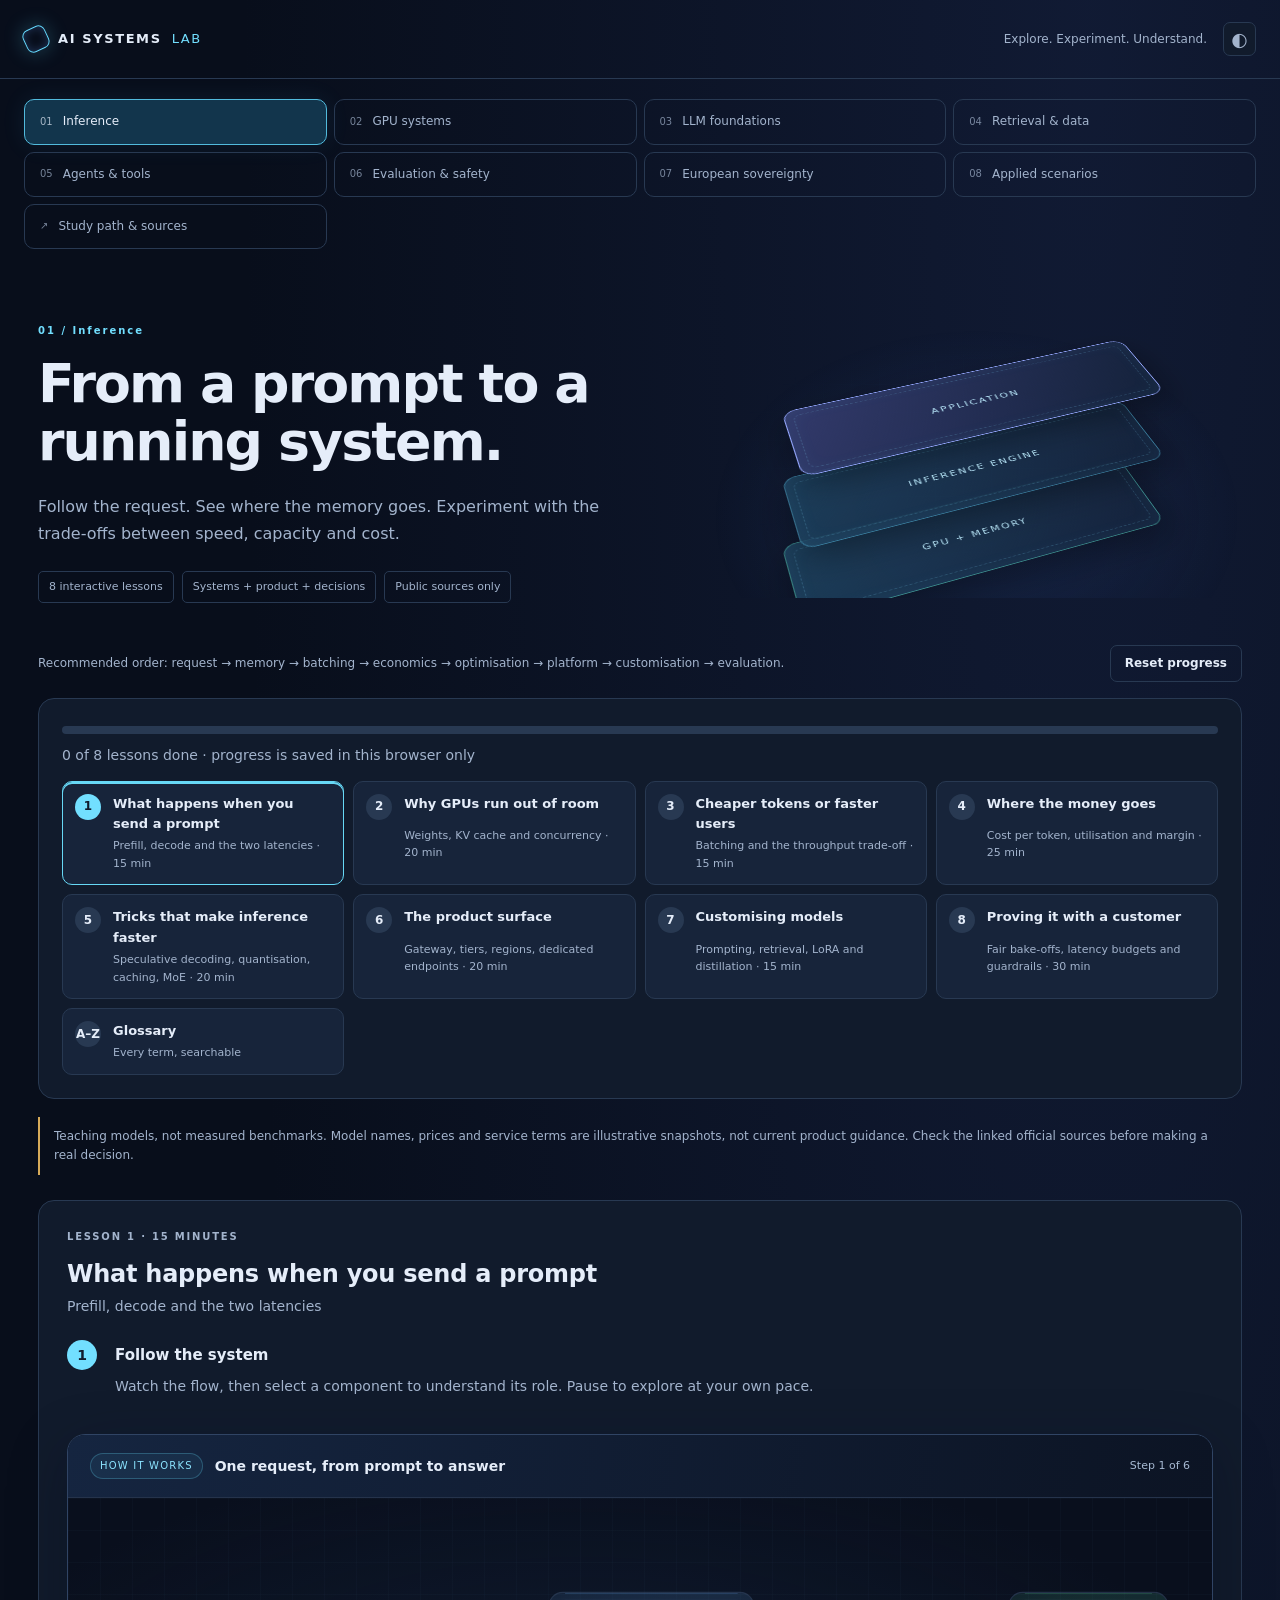
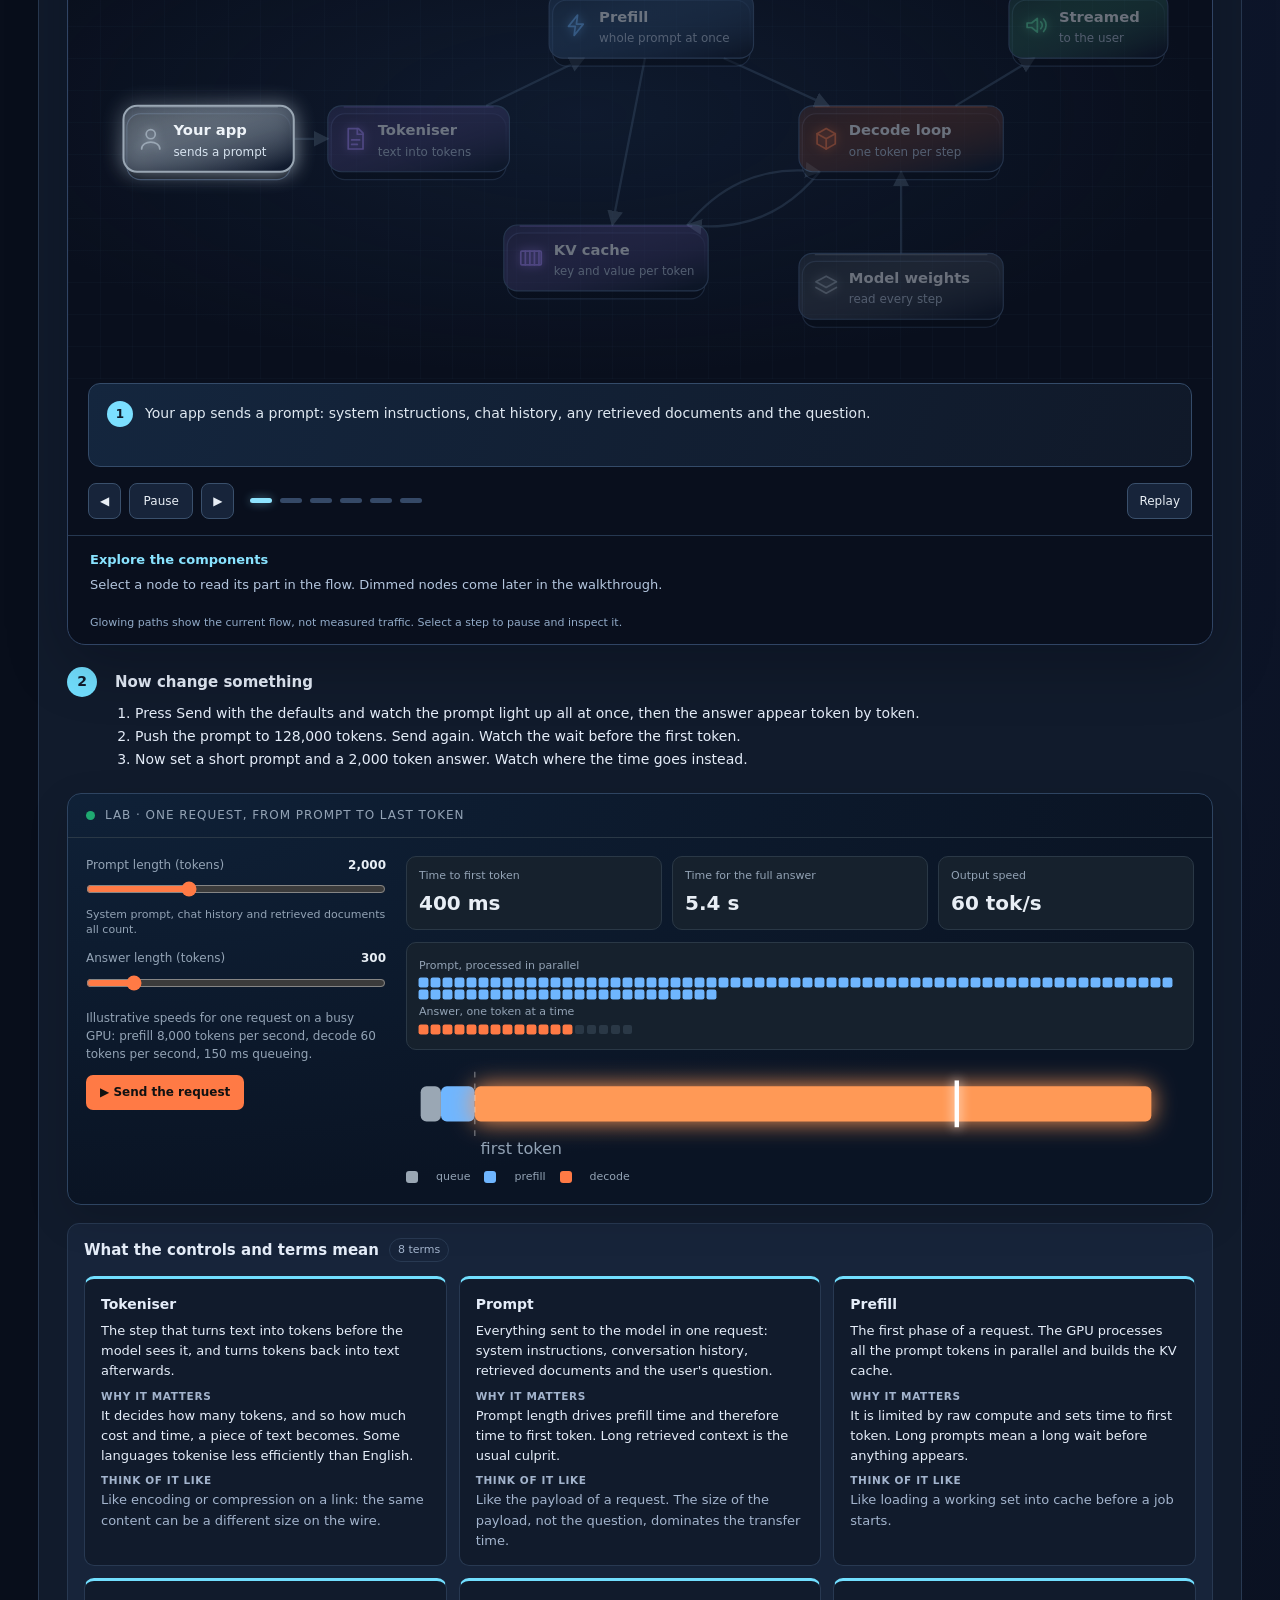
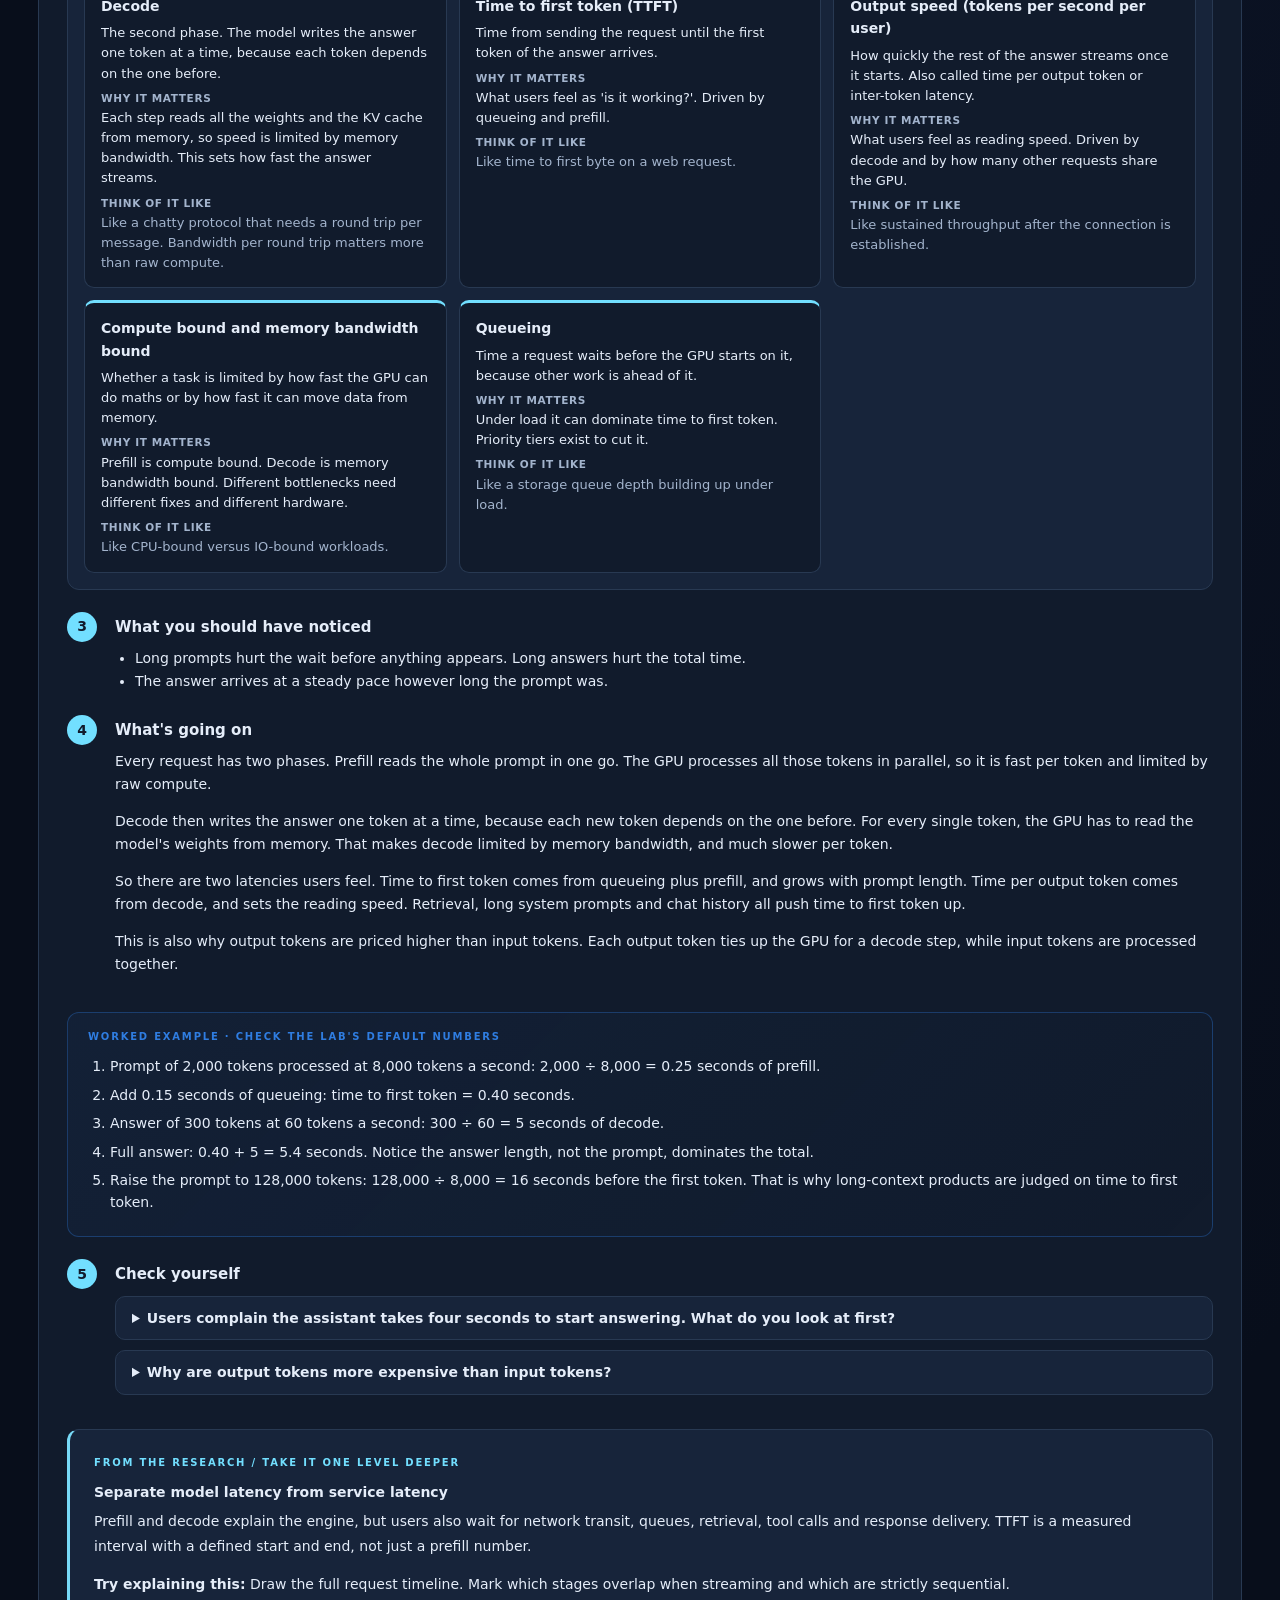
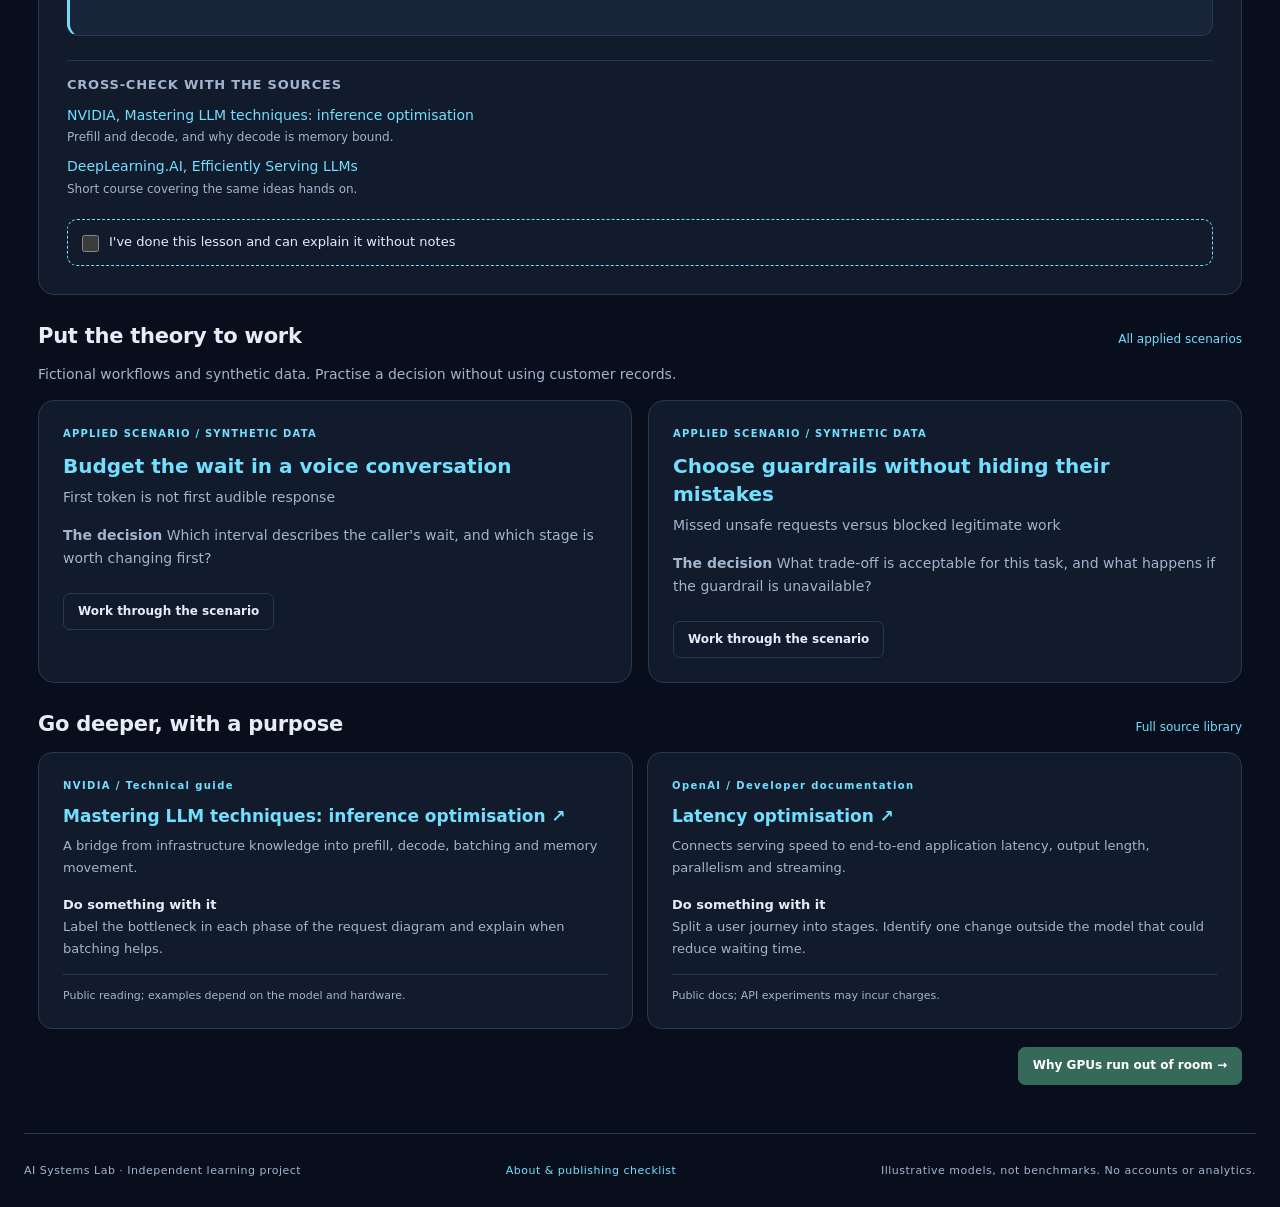
==== index.html @ c06f5807 "Publish standalone AI Systems Lab Co-authored-by: Copilot <223556219+Copilot@users.noreply.github.co" ====
<!doctype html>
<html lang="en">
<head>
  <meta charset="utf-8">
  <meta name="viewport" content="width=device-width, initial-scale=1">
  <meta name="color-scheme" content="light dark">
  <meta name="description" content="A visual learning lab for AI systems. Explore inference, GPU systems, LLMs and European AI sovereignty.">
  <title>AI Systems Lab</title>
  <link rel="stylesheet" href="css/styles.css">
  <link rel="stylesheet" href="css/learning-site.css">
  <script src="js/learning.js" defer></script>
  <script src="js/learning-labs.js" defer></script>
  <script src="js/learning-terms.js" defer></script>
  <script src="js/learning-diagram-specs.js" defer></script>
  <script src="js/learning-diagrams.js" defer></script>
  <script src="js/topics.js" defer></script>
  <script src="js/research.js" defer></script>
  <script src="js/scenarios.js" defer></script>
  <script src="js/learning-app.js" defer></script>
</head>
<body data-theme="dark">
  <a class="skip-link" href="#main">Skip to content</a>
  <header class="lab-top">
    <a class="lab-brand" href="#inference"><span class="brand-orbit" aria-hidden="true"></span>AI SYSTEMS <b>LAB</b></a>
    <span class="site-status">Explore. Experiment. Understand.</span>
    <button class="icon-button" id="theme-toggle" aria-label="Switch to light theme" title="Switch theme">◐</button>
  </header>
  <nav id="topic-nav" class="topic-nav" aria-label="Learning topics"></nav>
  <div id="storage-notice" class="storage-notice" role="alert" hidden></div>
  <main id="main" class="lab-shell" tabindex="-1"></main>
  <footer class="lab-footer"><span>AI Systems Lab · Independent learning project</span><a href="about.html">About &amp; publishing checklist</a><span>Illustrative models, not benchmarks. No accounts or analytics.</span></footer>
  <div id="toast" class="toast" role="status" hidden></div>
</body>
</html>
---- css/styles.css ----
:root{color-scheme:light;--bg:#f5f6f8;--surface:#fff;--surface-alt:#f8fafb;--text:#1c2b3b;--muted:#626f7e;--line:#e5e9ee;--accent:#37695a;--accent-soft:#eaf3ed;--purple:#7364a5;--shadow:0 3px 20px #22334d05;--sidebar:249px}
*{box-sizing:border-box}body{margin:0;background:var(--bg);color:var(--text);font:14px/1.6 "Segoe UI",system-ui,sans-serif}button,input,select,textarea{font:inherit}button,a,input,select,textarea{-webkit-tap-highlight-color:transparent}button{cursor:pointer}button:disabled{cursor:not-allowed;opacity:.5}a{color:var(--accent);text-decoration:none}a:hover{text-decoration:underline}button:focus-visible,a:focus-visible,input:focus-visible,select:focus-visible,textarea:focus-visible{outline:3px solid #8a78d4;outline-offset:3px}[hidden]{display:none!important}
body[data-theme="dark"]{color-scheme:dark;--bg:#141c24;--surface:#1c2631;--surface-alt:#202d39;--text:#e8eef5;--muted:#a4b2c2;--line:#34414d;--accent:#9ad2b6;--accent-soft:#293f37;--purple:#bcaff0;--shadow:none}
.sidebar{width:var(--sidebar);background:var(--surface);border-right:1px solid var(--line);position:fixed;inset:0 auto 0 0;display:flex;flex-direction:column;padding:29px 20px 20px;z-index:20;overflow:auto}.brand{display:flex;gap:13px;align-items:center;color:var(--text);font-weight:700;font-size:12px;letter-spacing:1.8px}.brand:hover{text-decoration:none}.brand-mark{display:grid;place-items:center;position:relative;width:44px;height:44px;border-radius:13px;background:#263e38;color:white;font-size:36px;line-height:1;letter-spacing:-5px;padding-right:5px}.brand-mark span{color:#a5d9b1;position:absolute;right:8px;bottom:7px;font-size:23px}.brand small{font-size:10px;font-weight:400;letter-spacing:.2px;color:var(--muted);display:block;margin-top:3px}.workspace-label,.nav-group{font-size:10px;font-weight:650;color:var(--muted);letter-spacing:1.5px;margin:33px 12px 10px}.nav-group{margin-top:20px}.nav-link{display:flex;align-items:center;gap:12px;padding:9px 12px;border-radius:7px;color:var(--muted);font-size:13px;margin:3px 0}.nav-link:hover{background:var(--surface-alt);text-decoration:none;color:var(--text)}.nav-link.active{background:var(--accent-soft);color:var(--accent);font-weight:600}.nav-icon{width:19px;display:inline-flex;align-items:center;justify-content:center}.nav-icon svg{width:17px;height:17px}.sidebar-bottom{margin-top:auto;padding-top:30px}.local-note{font-size:11px;color:var(--muted);padding:14px 10px}.local-note small{display:block;font-size:10px;margin:3px 0 0 13px}.status-dot{display:inline-block;width:6px;height:6px;border-radius:50%;background:#659e76;margin-right:7px}.identity{display:flex;gap:10px;align-items:center;border-top:1px solid var(--line);padding-top:18px;font-size:12px;font-weight:600}.identity small{display:block;color:var(--muted);font-size:10px;font-weight:400}.avatar{width:35px;height:35px;display:grid;place-items:center;border-radius:50%;background:#e9e7f3;color:#64568a;font-size:11px;font-weight:700;flex-shrink:0}
.workspace{margin-left:var(--sidebar)}.topbar{height:79px;background:var(--surface);border-bottom:1px solid var(--line);display:flex;align-items:center;gap:18px;padding:0 38px}.breadcrumb{font-size:12px;color:var(--muted);white-space:nowrap}.breadcrumb span{padding:0 12px;color:var(--muted)}.breadcrumb strong{font-weight:500;color:var(--text)}.search-box{margin-left:auto;display:flex;align-items:center;gap:9px;max-width:300px;min-width:140px;padding:7px 10px;border:1px solid var(--line);border-radius:7px;color:var(--muted);width:30%}.search-box input{background:transparent;border:0;width:100%;min-width:0;color:var(--text);font-size:12px;outline:none}.search-box:focus-within{outline:2px solid var(--purple)}.search-box kbd{border:1px solid var(--line);padding:0 5px;font-size:10px}.icon-button{display:inline-grid;place-items:center;border:1px solid var(--line);background:var(--surface);color:var(--muted);border-radius:7px;min-width:33px;min-height:33px;font-size:19px}.mobile-menu{display:none}.button{display:inline-flex;align-items:center;justify-content:center;gap:10px;border:1px solid var(--line);padding:8px 14px;border-radius:7px;font-size:12px;font-weight:600;color:var(--text);background:var(--surface);white-space:nowrap}.button:hover{text-decoration:none;filter:brightness(.96)}.button.primary{color:#fff;background:#37695a;border-color:#37695a}.button.quiet{background:transparent}.button.small{padding:5px 10px;font-size:11px}.text-button{background:none;border:0;color:var(--accent);font-size:12px;padding:4px 0}.danger{color:#b83c43!important}
main{max-width:1500px;margin:0 auto;padding:34px 38px 42px;min-height:calc(100vh - 137px)}h1,h2,h3,p{margin-top:0}h1{font-size:29px;font-weight:650;letter-spacing:-1px;line-height:1.25;margin-bottom:9px}h2{font-size:16px;font-weight:650;letter-spacing:-.25px;margin-bottom:10px}h3{font-size:14px;font-weight:600;margin-bottom:6px}p{margin-bottom:14px}.muted,.description{color:var(--muted)}.eyebrow{font-size:10px;font-weight:650;letter-spacing:1.8px;margin-bottom:10px;color:var(--muted)}.page-heading{display:flex;justify-content:space-between;gap:20px;align-items:center;margin-bottom:27px}.page-heading p{margin:0;color:var(--muted);font-size:13px}.date-label{font-size:11px;color:var(--muted);margin-bottom:9px;display:block;text-align:right}.heading-actions{flex-shrink:0}.hero{position:relative;overflow:hidden;display:grid;grid-template-columns:1fr auto;gap:24px;align-items:center;padding:30px 32px;border-radius:13px;background:#253f38;color:#f6faf7;margin-bottom:23px;min-height:190px}.hero::after{content:"";position:absolute;right:-90px;top:-170px;width:500px;height:500px;border:1px solid #ffffff10;border-radius:50%;box-shadow:0 0 0 45px #ffffff05,0 0 0 90px #ffffff04;pointer-events:none}.hero .eyebrow{color:#b9d7bf}.hero h2{font-size:26px;letter-spacing:-.65px;max-width:530px;line-height:1.35;margin-bottom:13px}.hero p{color:#c0d1ca;font-size:12px;margin:0;max-width:600px}.hero-side{z-index:1;border-left:1px solid #ffffff26;padding:10px 0 10px 29px;max-width:210px}.hero-side small{display:block;color:#bfd2c7;font-size:10px;margin-bottom:8px}.hero-side strong{font-size:13px;font-weight:500}.posture{display:flex;gap:14px;flex-wrap:wrap;margin-top:19px;color:#d6e7da;font-size:10px}.posture span::before{content:"";display:inline-block;width:4px;height:4px;background:#aad8ae;border-radius:100%;margin:0 6px 2px 0}
.stats{display:grid;grid-template-columns:repeat(4,minmax(0,1fr));gap:16px;margin-bottom:26px}.stat{background:var(--surface);border:1px solid var(--line);border-radius:10px;padding:18px 20px;box-shadow:var(--shadow)}.stat-label{display:flex;justify-content:space-between;color:var(--muted);font-size:11px}.stat-number{font-size:29px;line-height:1.3;font-weight:600;margin:8px 0 4px;letter-spacing:-1px}.stat small{font-size:10px;color:var(--muted)}.stat .nav-icon{color:var(--accent)}.dashboard-grid{display:grid;grid-template-columns:minmax(0,1.55fr) minmax(0,1fr);gap:22px}.panel{background:var(--surface);border:1px solid var(--line);border-radius:11px;padding:23px;box-shadow:var(--shadow);min-width:0}.panel-header{display:flex;gap:12px;align-items:center;justify-content:space-between;margin-bottom:16px}.panel-header h2{margin:0}.panel-subtitle{font-size:11px;color:var(--muted);margin:-9px 0 15px}.stack{display:grid;gap:22px}.action-row{display:flex;gap:13px;padding:14px 0;border-bottom:1px solid var(--line);align-items:flex-start}.action-row:last-child{border-bottom:0;padding-bottom:0}.check-action{width:17px;height:17px;accent-color:var(--accent);margin:3px 0 0;flex-shrink:0;cursor:pointer}.action-copy{flex:1;min-width:0}.action-copy h3{font-size:12px;margin-bottom:4px}.action-copy p{font-size:10px;color:var(--muted);margin:0}.pill{display:inline-flex;align-items:center;border-radius:5px;padding:3px 7px;font-size:10px;font-weight:500;background:var(--surface-alt);color:var(--muted);border:1px solid var(--line);max-width:100%}.pill.green{background:var(--accent-soft);color:var(--accent);border-color:transparent}.pill.purple{background:#f0edf8;color:#70608f;border-color:transparent}.pill.amber{background:#fff3dd;color:#806122;border-color:transparent}body[data-theme="dark"] .pill.purple{background:#383047;color:#d4c6eb}body[data-theme="dark"] .pill.amber{background:#443922;color:#ead39d}.lane-row{display:flex;gap:12px;padding:13px 0;border-bottom:1px solid var(--line);align-items:center}.lane-row:last-child{border:0;padding-bottom:0}.lane-letter{width:31px;height:31px;border-radius:8px;background:var(--surface-alt);color:var(--muted);display:grid;place-items:center;font-weight:600;font-size:11px;flex-shrink:0}.lane-row.featured .lane-letter{background:var(--accent-soft);color:var(--accent)}.lane-copy{flex:1}.lane-copy h3{font-size:12px;margin:0}.lane-copy small{color:var(--muted);font-size:10px}.lane-row .arrow{color:var(--muted);font-size:14px}.person-row{display:flex;gap:12px;padding:12px 0;align-items:center}.person-row h3{font-size:12px;margin:0}.person-row p{font-size:10px;color:var(--muted);margin:2px 0 0}.person-row .text-button{margin-left:auto}.principle{background:var(--accent-soft);border-color:transparent}.principle p{font-size:12px;line-height:1.8;color:var(--accent);margin:0}.principle .eyebrow{color:var(--accent);margin-bottom:9px}.section-space{margin-top:25px}.empty-state{padding:20px 12px;text-align:center;color:var(--muted);font-size:12px}.empty-state .empty-icon{display:block;font-size:25px;color:var(--purple);margin-bottom:8px}.empty-state h3{color:var(--text);font-size:13px}.empty-state p{max-width:440px;margin:0 auto 14px}.section-note{padding:13px 16px;border:1px solid var(--line);border-radius:8px;color:var(--muted);font-size:12px;background:var(--surface);margin-bottom:20px}.toolbar{display:flex;gap:10px;align-items:center;margin-bottom:20px;flex-wrap:wrap}.toolbar input,.toolbar select{padding:9px 12px;border-radius:7px;background:var(--surface);color:var(--text);border:1px solid var(--line);font-size:12px}.toolbar input{min-width:200px;flex:1}.result-count{font-size:11px;color:var(--muted);margin-left:auto}.card-grid{display:grid;grid-template-columns:repeat(2,minmax(0,1fr));gap:17px}.record-card{background:var(--surface);border:1px solid var(--line);border-radius:10px;padding:22px;min-width:0;overflow-wrap:anywhere}.record-card .card-top{display:flex;justify-content:space-between;align-items:flex-start;gap:12px;margin-bottom:12px}.record-card h3{font-size:15px}.record-card p{font-size:12px;white-space:pre-wrap}.record-card .tags{display:flex;gap:6px;flex-wrap:wrap;margin:10px 0}.record-card dl{margin:14px 0 0;display:grid;grid-template-columns:120px 1fr;gap:8px;font-size:11px}.record-card dt{color:var(--muted)}.record-card dd{margin:0;white-space:pre-wrap}.record-card details{border-top:1px solid var(--line);padding-top:12px;margin-top:15px;font-size:11px}.record-card summary{color:var(--accent);cursor:pointer}.card-actions{display:flex;gap:14px;margin-top:17px;align-items:center}.record-card.featured{border-top:3px solid var(--accent)}.prose{font-size:13px;line-height:1.9;white-space:pre-wrap}.quote{font-size:18px;line-height:1.7;border-left:3px solid var(--accent);padding:8px 22px;margin:20px 0;color:var(--text)}.progress-track{height:5px;background:var(--line);border-radius:5px;overflow:hidden;margin:15px 0 7px}.progress-track span{display:block;height:100%;background:var(--accent)}.phase-grid{display:grid;grid-template-columns:repeat(4,minmax(0,1fr));gap:15px}.phase-card{padding:18px;border:1px solid var(--line);border-radius:9px;background:var(--surface)}.phase-card h3{font-size:13px}.phase-card p{font-size:11px;color:var(--muted);margin:0}.phase-card small{font-size:10px;color:var(--accent)}.network-group{margin-bottom:25px}.network-group h2{margin-bottom:12px}.timeline{border-left:2px solid var(--line);margin-left:10px;padding-left:23px}.timeline .record-card{position:relative;margin-bottom:17px}.timeline .record-card::before{content:"";position:absolute;left:-30px;top:25px;background:var(--accent);border:3px solid var(--bg);width:11px;height:11px;border-radius:50%}.resource-url{font-size:12px}.resilience-row{display:flex;align-items:center;gap:13px;border-bottom:1px solid var(--line);padding:16px 0}.resilience-row:last-child{border:0}.resilience-row label{flex:1}.resilience-row small{display:block;color:var(--muted);font-size:11px}.backup-panel{display:flex;gap:13px;align-items:center;flex-wrap:wrap}.backup-panel p{width:100%;font-size:12px;color:var(--muted)}footer{padding:17px 38px;border-top:1px solid var(--line);display:flex;justify-content:space-between;font-size:9px;letter-spacing:.5px;color:var(--muted);gap:20px}
dialog{border:1px solid var(--line);border-radius:14px;background:var(--surface);color:var(--text);padding:27px;max-width:720px;width:calc(100% - 32px);max-height:90vh;box-shadow:0 20px 100px #0003}dialog::backdrop{background:#132b3b70;backdrop-filter:blur(4px)}.dialog-heading{display:flex;align-items:flex-start;justify-content:space-between;gap:20px;margin-bottom:20px}.dialog-heading h2{font-size:22px;margin:0}.form-grid{display:grid;grid-template-columns:1fr 1fr;gap:15px}.form-field{display:flex;flex-direction:column;gap:5px;font-size:12px}.form-field.wide{grid-column:1/-1}.form-field input,.form-field textarea,.form-field select{border:1px solid var(--line);border-radius:7px;padding:10px;background:var(--surface-alt);color:var(--text);width:100%;min-width:0}.form-field textarea{resize:vertical;min-height:85px}.form-help{font-size:11px;color:var(--muted);margin:0 0 8px}.dialog-actions{display:flex;gap:10px;justify-content:flex-end;border-top:1px solid var(--line);padding-top:18px;margin-top:22px}.error{color:#bb4d48;font-size:12px;margin-top:14px}.storage-warning{background:#fff1cf;color:#684b0b;padding:15px 38px}.toast{position:fixed;bottom:25px;left:calc(50% + 100px);transform:translateX(-50%);background:var(--text);color:var(--surface);padding:12px 22px;border-radius:8px;box-shadow:0 5px 25px #0002;font-size:12px;z-index:100}.skip-link{position:fixed;top:-100px;left:10px;background:var(--surface);padding:12px;z-index:200}.skip-link:focus{top:10px}
@media(min-width:1600px){main{padding-top:45px}.hero{min-height:210px}.stats{margin-bottom:30px}}
@media(max-width:1150px){:root{--sidebar:220px}.sidebar{padding:25px 14px}.topbar{padding:0 25px;gap:12px}main{padding:28px 25px}.hero h2{font-size:23px}.hero-side{max-width:160px;padding-left:20px}.dashboard-grid{grid-template-columns:1.25fr 1fr}.stats{gap:10px}.stat{padding:16px}.phase-grid{grid-template-columns:repeat(2,1fr)}}
@media(max-width:900px){.breadcrumb{display:none}.search-box{margin-left:0;width:100%;max-width:none}.dashboard-grid{grid-template-columns:1fr}.hero-side{display:none}.stats{grid-template-columns:repeat(2,1fr)}.card-grid{grid-template-columns:1fr}.hero{grid-template-columns:1fr}.hero h2{max-width:100%}}
@media(max-width:650px){:root{--sidebar:249px}.sidebar{transform:translateX(-100%);transition:transform .2s}.sidebar.open{transform:translateX(0);box-shadow:30px 0 80px #0004}.workspace{margin-left:0}.mobile-menu{display:inline-grid}.topbar{height:65px;padding:0 16px;gap:9px}.topbar .button{font-size:0;padding:6px 10px}.topbar .button span{font-size:16px}.search-box kbd{display:none}main{padding:24px 18px}.page-heading{align-items:flex-start;gap:12px}.page-heading h1{font-size:24px}.page-heading p{font-size:12px}.heading-actions .date-label{display:none}.heading-actions .button{padding:8px 10px;font-size:11px}.hero{padding:24px;min-height:210px}.hero h2{font-size:23px}.posture{gap:6px 12px}.panel{padding:20px}.stats{gap:10px}.stat{padding:15px}.stat-label{font-size:10px}.stat-number{font-size:25px}.pill{font-size:9px}.action-row>.pill{display:none}footer{padding:17px 18px;flex-direction:column;gap:5px}.form-grid{grid-template-columns:1fr}.form-field.wide{grid-column:auto}.toast{left:50%;max-width:90%;width:max-content}.record-card dl{grid-template-columns:100px 1fr}.phase-grid{gap:10px}.phase-card{padding:14px}}
@media(prefers-reduced-motion:reduce){*{scroll-behavior:auto!important;transition:none!important}}

/* Learning page */
body{--lab-c1:#2f7de1;--lab-c2:#7a5cd6;--lab-c3:#e2531b;--lab-c4:#14a38b;--lab-c5:#9aa7b4;--lab-c6:#d4a017;--lab-ok:#1fa971;--lab-bad:#e04e4e;--lab-bg:#0f1720;--lab-panel:#16212d;--lab-ink:#e8eef5;--lab-muted:#93a3b5;--lab-line:#2a3846}
.learn-progress{height:8px;border-radius:99px;background:var(--line);overflow:hidden;margin:4px 0 10px}
.learn-progress span{display:block;height:100%;background:linear-gradient(90deg,var(--accent),#2f7de1);border-radius:99px;transition:width .5s ease}
.lesson-tabs{display:grid;grid-template-columns:repeat(auto-fill,minmax(170px,1fr));gap:10px;margin-top:14px;scroll-margin-top:90px}
.lesson-tab{display:grid;grid-template-columns:28px 1fr;gap:2px 10px;text-align:left;padding:12px;border-radius:10px;border:1px solid var(--line);background:var(--surface-alt);color:var(--text);cursor:pointer;transition:transform .15s,border-color .15s,box-shadow .15s}
.lesson-tab:hover{transform:translateY(-2px);border-color:var(--accent)}
.lesson-tab.on{border-color:var(--accent);box-shadow:0 0 0 2px var(--accent-soft)}
.lesson-num{grid-row:span 2;width:26px;height:26px;border-radius:50%;display:grid;place-items:center;font-size:12px;font-weight:700;background:var(--line);color:var(--text)}
.lesson-tab.on .lesson-num{background:var(--accent);color:var(--surface)}
.lesson-tab.done .lesson-num{background:#1fa971;color:#fff}
.lesson-tab strong{font-size:13px}.lesson-tab small{font-size:11px;color:var(--muted)}
.lesson-panel h2{font-size:24px;margin-bottom:2px}
.lesson-step{display:grid;grid-template-columns:34px 1fr;gap:14px;margin:22px 0}
.lesson-step h3{font-size:15px;margin:3px 0 8px}
.lesson-step p,.lesson-step li{font-size:14px;line-height:1.65}
.lesson-step ol,.lesson-step ul{margin:0;padding-left:20px}
.step-n{width:30px;height:30px;border-radius:50%;background:var(--accent);color:var(--surface);display:grid;place-items:center;font-weight:700}
.lesson-callout{border-left:4px solid var(--accent);background:var(--accent-soft);border-radius:8px;padding:14px 18px;margin:18px 0}
.lesson-callout p:last-child,.lesson-quote p:last-child{margin:0;font-size:14px;line-height:1.65}
.lesson-quote{border-radius:10px;padding:16px 20px;margin:18px 0;background:linear-gradient(135deg,#1b2430,#243447);color:#f2f5f8}
.lesson-quote .eyebrow{color:#ff9a6b}.lesson-quote p:last-child{font-size:16px;font-style:italic}
.learn-details{margin:10px 0;border:1px solid var(--line);border-radius:10px;padding:10px 16px;background:var(--surface-alt)}
.learn-details summary{cursor:pointer;font-weight:600;font-size:14px}
.learn-details p{margin:10px 0 2px;font-size:14px;line-height:1.6;color:var(--text)}
.lesson-sources{border-top:1px solid var(--line);margin-top:22px;padding-top:14px}
.lesson-sources h3{font-size:13px;letter-spacing:.06em;text-transform:uppercase;color:var(--muted)}
.lesson-sources ul{list-style:none;padding:0;margin:8px 0 0;display:grid;gap:8px}
.lesson-sources li{display:grid;gap:2px}.lesson-sources span{font-size:12px;color:var(--muted)}
.lesson-done{display:flex;gap:10px;align-items:center;margin-top:20px;padding:12px 14px;border:1px dashed var(--accent);border-radius:10px;font-size:13px;cursor:pointer}
.lesson-pager{display:flex;justify-content:space-between;margin:18px 0 6px;gap:10px}
.learn-row a{color:var(--text)}
.learn-row.learn-done h3{text-decoration:line-through;color:var(--muted)}
.learn-subhead{font-size:13px;letter-spacing:.06em;text-transform:uppercase;color:var(--muted);margin:20px 0 6px}
.learn-gap{border-left:3px solid var(--accent);padding:4px 0 4px 14px;margin:12px 0}
.learn-gap p{margin:4px 0 0;color:var(--muted)}
.journey{position:relative;margin-top:16px;padding-left:8px}
.journey::before{content:"";position:absolute;left:21px;top:8px;bottom:8px;width:2px;background:linear-gradient(var(--accent),#2f7de1)}
.journey-step{position:relative;display:grid;grid-template-columns:30px 1fr;gap:16px;padding:10px 0;animation:rise .5s ease both;animation-delay:calc(var(--i) * 80ms)}
.journey-dot{width:28px;height:28px;border-radius:50%;background:var(--surface);border:2px solid var(--accent);display:grid;place-items:center;font-size:12px;font-weight:700;z-index:1}
.journey-step.done .journey-dot{background:#1fa971;border-color:#1fa971;color:#fff}
.journey-step p{margin:4px 0 0;font-size:13px;color:var(--muted)}.journey-step b{color:var(--text)}
/* Labs: always dark for contrast, like a console */
.lab{margin:18px 0;border-radius:14px;background:radial-gradient(1200px 300px at 10% -20%,#1f3a5a55,transparent),var(--lab-bg);color:var(--lab-ink);border:1px solid var(--lab-line);overflow:hidden;box-shadow:0 10px 30px #0003;animation:rise .45s ease both}
.lab-title{display:flex;align-items:center;gap:10px;padding:12px 18px;font-size:12px;letter-spacing:.08em;text-transform:uppercase;color:var(--lab-muted);border-bottom:1px solid var(--lab-line)}
.lab-dot{width:9px;height:9px;border-radius:50%;background:var(--lab-ok);box-shadow:0 0 0 0 #1fa97188;animation:pulse 2s infinite}
.lab-body{display:grid;grid-template-columns:minmax(220px,300px) 1fr;gap:20px;padding:18px}
.lab-wide .lab-body{grid-template-columns:1fr}
.lab-controls{display:grid;gap:12px;align-content:start}
.lab-control label{display:flex;justify-content:space-between;font-size:12px;color:var(--lab-muted);gap:10px}
.lab-control output{color:var(--lab-ink);font-weight:700;font-variant-numeric:tabular-nums}
.lab-control small{display:block;font-size:11px;color:var(--lab-muted);margin-top:3px;line-height:1.4}
.lab-control input[type=range]{width:100%;accent-color:#ff7a45;margin:6px 0 0}
.lab-label{display:block;font-size:12px;color:var(--lab-muted);margin-bottom:6px;line-height:1.4}
.lab-chips{display:flex;flex-wrap:wrap;gap:6px}
.lab-chip{border:1px solid var(--lab-line);background:var(--lab-panel);color:var(--lab-ink);border-radius:99px;padding:5px 11px;font-size:12px;cursor:pointer;transition:all .15s}
.lab-chip:hover{border-color:#ff7a45}.lab-chip.on{background:#ff7a45;border-color:#ff7a45;color:#111}
.lab-note{font-size:12px;color:var(--lab-muted);line-height:1.5;margin:0}
.lab-play{justify-self:start;background:#ff7a45;color:#111;border:0}
.lab-visual{min-width:0}
.lab-kpis{display:grid;grid-template-columns:repeat(3,minmax(0,1fr));gap:10px;margin-bottom:12px}
.lab-kpis div{background:var(--lab-panel);border:1px solid var(--lab-line);border-radius:10px;padding:10px 12px}
.lab-kpis small{display:block;font-size:11px;color:var(--lab-muted)}
.lab-kpis strong{display:block;font-size:20px;margin-top:2px;font-variant-numeric:tabular-nums;transition:color .2s}
.lab-kpi-hero strong{color:#5fe0a8}.lab-kpis .neg strong{color:#ff6b6b}
.lab-caption{font-size:12px;color:var(--lab-muted);margin:12px 0 6px}
.lab-svg{width:100%;max-width:760px;height:auto;display:block;overflow:visible}.lab-svg.flow{max-width:900px;margin:0 auto}
.lab-svg text{fill:var(--lab-muted)}.lab-t{font-size:13px;fill:var(--lab-ink)!important}.lab-s{font-size:11px}
.lab-acc{fill:#ff9a6b!important}.lab-alt{fill:#6fb6ff!important}
.lab-axis{stroke:var(--lab-line);stroke-width:1.5}
.lab-guide{stroke:#ffffff55;stroke-dasharray:4 4}
.lab-curve{fill:none;stroke:#ff7a45;stroke-width:3;stroke-linecap:round;stroke-linejoin:round}
.lab-curve.thin{stroke:#ffffffcc;stroke-width:1.5}.lab-curve.alt{stroke:#6fb6ff}
.lab-point{fill:#ff7a45;stroke:#fff;stroke-width:2;transition:cx .25s ease,cy .25s ease;filter:drop-shadow(0 0 6px #ff7a45aa)}
.lab-point.alt{fill:#6fb6ff;filter:drop-shadow(0 0 6px #6fb6ffaa)}
.bar-cost,.bar-price{transition:width .35s cubic-bezier(.2,.8,.2,1)}
.bar-cost{fill:#ff6b6b}.bar-price{fill:#5fe0a8}
.area-served{fill:#5fe0a855}.area-idle{fill:#9aa7b433;transition:fill .3s}.area-idle.filled{fill:#7a5cd677}.area-miss{fill:#ff6b6b66}
.cap-line{stroke:#ffd166;stroke-width:2;stroke-dasharray:6 4}
.lab-legend{display:flex;flex-wrap:wrap;gap:6px 14px;align-items:center;font-size:11px;color:var(--lab-muted);margin-top:6px}
.lg{display:inline-block;width:12px;height:12px;border-radius:3px;margin-right:4px;vertical-align:-2px}
.lg.served{background:#5fe0a8}.lg.idle{background:#9aa7b4}.lg.miss{background:#ff6b6b}.lg.q{background:#9aa7b4}.lg.p{background:#6fb6ff}.lg.d{background:#ff7a45}
.lg.w{background:#6fb6ff}.lg.kv{background:#ff7a45}.lg.o{background:#9aa7b4}.lg.over{background:#ff3b3b}
.seg-q{fill:#9aa7b4}.seg-p{fill:#6fb6ff}.seg-d{fill:#ff7a45}.lab-cursor{fill:#fff;filter:drop-shadow(0 0 4px #fff)}
.pd-stage{background:var(--lab-panel);border:1px solid var(--lab-line);border-radius:10px;padding:10px 12px;margin-bottom:10px}
.pd-label{font-size:11px;color:var(--lab-muted);margin:4px 0}
.pd-grid{display:flex;flex-wrap:wrap;gap:3px;min-height:14px}
.pd-grid i{width:9px;height:9px;border-radius:2px;background:#2a3846;transition:background .12s,transform .12s}
.pd-grid i.on{background:#6fb6ff;transform:scale(1.1)}.pd-grid.out i.on{background:#ff7a45}
.mem-bg{fill:var(--lab-panel);stroke:var(--lab-line)}
.mem-w{fill:#6fb6ff}.mem-kv{fill:#ff7a45}.mem-o{fill:#9aa7b4}.mem-over{fill:#ff3b3b;animation:blink 1s infinite}
.mem-w,.mem-kv,.mem-o,.mem-over{transition:x .3s ease,width .3s ease}
.slots{display:flex;flex-wrap:wrap;gap:4px}
.slots i{width:14px;height:14px;border-radius:3px;animation:pop .3s ease both}
.slots i.ok{background:#5fe0a8}.slots i.bad{background:#ff6b6b}
.batch-bus{margin-top:10px}.batch-bus small{font-size:11px;color:var(--lab-muted)}
.bus-track{position:relative;height:30px;border-radius:8px;background:repeating-linear-gradient(90deg,var(--lab-panel) 0 18px,#1c2a38 18px 36px);overflow:hidden;margin-bottom:4px}
.bus{position:absolute;left:-30%;top:4px;width:30%;height:22px;border-radius:6px;background:#ff7a4533;border:1px solid #ff7a45;display:flex;flex-wrap:wrap;gap:2px;padding:3px;align-content:center;overflow:hidden}
.bus i{width:5px;height:5px;border-radius:50%;background:#ffb08a}
.spec-row{display:flex;gap:12px;align-items:center;background:var(--lab-panel);border:1px solid var(--lab-line);border-radius:10px;padding:14px}
.spec-tag{font-size:11px;color:var(--lab-muted);text-transform:uppercase;letter-spacing:.08em}
.spec-tokens{display:flex;gap:8px;flex-wrap:wrap}
.spec-tokens i{width:30px;height:30px;border-radius:8px;transition:all .25s;animation:pop .3s ease both}
.spec-tokens i.draft{background:#7a5cd6aa;border:1px dashed #b9a6ff}
.spec-tokens i.ok{background:#1fa971;box-shadow:0 0 12px #1fa97188}
.spec-tokens i.bad{background:#e04e4e;box-shadow:0 0 12px #e04e4e88}
.spec-tokens i.skip{background:#2a3846;opacity:.5}
.spec-tokens i.tgt{background:#2f7de1;box-shadow:0 0 12px #2f7de188}.spec-tokens i.tgt.pending{background:transparent;border:1px dashed #6fb6ff}
.flow-link{stroke:#ffffff30;stroke-width:2;stroke-dasharray:5 6;animation:dash 1.2s linear infinite}
.flow-node{cursor:pointer;outline:none}
.flow-node rect{fill:var(--lab-panel);stroke:#3a4c5e;stroke-width:1.5;transition:all .2s}
.flow-node text{fill:var(--lab-ink)!important;font-size:11px;pointer-events:none}
.flow-node:hover rect,.flow-node:focus rect{stroke:#ff7a45}.flow-node.on rect{stroke:#ff7a45;fill:#ff7a4522}
.lab-svg.flow circle{filter:drop-shadow(0 0 5px currentColor)}
.lab-svg.flow circle.blocked{fill:#ff3b3b!important;animation:shake .3s infinite}
.flow-info{background:var(--lab-panel);border:1px solid var(--lab-line);border-left:3px solid #ff7a45;border-radius:10px;padding:12px 14px;margin-top:10px;font-size:13px;line-height:1.6;animation:rise .3s ease both}
.flow-info p{margin:4px 0 0;color:#c8d3de}
.ladder{display:grid;grid-template-columns:repeat(4,1fr);gap:8px}
.rung{background:var(--lab-panel);border:1px solid var(--lab-line);border-radius:10px;padding:12px;opacity:.45;transition:all .3s;position:relative}
.rung strong{display:block;font-size:13px}.rung span{font-size:11px;color:var(--lab-muted)}
.rung.on{opacity:1;border-color:#5fe0a8;box-shadow:0 0 0 1px #5fe0a8,0 8px 20px #5fe0a822;transform:translateY(-3px)}
.lora{display:flex;align-items:center;gap:18px;background:var(--lab-panel);border:1px solid var(--lab-line);border-radius:10px;padding:14px}
.lora-base{padding:18px 20px;border-radius:10px;background:linear-gradient(135deg,#2f7de1,#7a5cd6);font-weight:700;text-align:center}
.lora-base small{font-weight:400;opacity:.8}
.lora-adapters{display:flex;gap:8px;flex-wrap:wrap}
.lora-adapters i{font-style:normal;font-size:12px;padding:6px 10px;border-radius:8px;border:1px solid #ff7a45;color:#ffb08a;animation:attach 4s ease-in-out infinite}
.lora-adapters i:nth-child(2){animation-delay:1s}.lora-adapters i:nth-child(3){animation-delay:2s}.lora-adapters i:nth-child(4){animation-delay:3s}
.stack{display:grid;gap:6px}
.stack-layer{text-align:left;padding:12px 16px;border-radius:10px;border:1px solid var(--lab-line);background:var(--lab-panel);color:var(--lab-ink);font-size:14px;cursor:pointer;transition:all .2s;animation:rise .4s ease both;animation-delay:calc(var(--i) * 70ms)}
.stack-layer:hover{border-color:#ff7a45;transform:translateX(4px)}
.stack-layer.focus{background:linear-gradient(90deg,#ff7a4530,var(--lab-panel))}
.stack-layer.on{border-color:#ff7a45;box-shadow:0 0 0 1px #ff7a45}
.strata{display:grid;gap:10px;margin:6px 0 4px}
.stratum{display:grid;grid-template-columns:150px 1fr 48px;gap:12px;align-items:center}
.s-name{font-size:12px;color:var(--lab-ink)}.s-name small{display:block;color:var(--lab-muted);font-size:10px}
.s-track{position:relative;height:22px;border-radius:6px;background:var(--lab-panel);border:1px solid var(--lab-line);overflow:hidden}
.s-base{position:absolute;left:0;top:0;bottom:0;background:#6fb6ff99}
.s-lift{position:absolute;top:0;bottom:0;background:#ff7a45;box-shadow:0 0 12px #ff7a4588;transition:width .35s cubic-bezier(.2,.8,.2,1)}
.s-target{position:absolute;left:85%;top:-2px;bottom:-2px;border-left:2px dashed #ffd166}
.stratum b{font-variant-numeric:tabular-nums;font-size:13px}
.lg.target{background:#ffd166}
.wf{transition:x .3s ease,width .3s ease}
.cm{display:grid;grid-template-columns:70px 1fr 1fr;gap:6px;margin-bottom:12px}
.cm-h{font-size:11px;color:var(--lab-muted);text-align:center;align-self:center}.cm-h.side{text-align:right}
.cm-c{border-radius:10px;padding:14px;text-align:center;font-size:22px;font-weight:700;font-variant-numeric:tabular-nums;transition:background .3s}
.cm-c.good{background:#1fa97133;color:#5fe0a8}.cm-c.bad{background:#e04e4e33;color:#ff6b6b}.cm-c.warn{background:#d4a01733;color:#ffd166}
.lab-kpis.four{grid-template-columns:repeat(4,minmax(0,1fr))}
.dist{transition:d .3s}.dist.safe{fill:#5fe0a844;stroke:#5fe0a8;stroke-width:2}.dist.unsafe{fill:#ff6b6b44;stroke:#ff6b6b;stroke-width:2}
@media(max-width:860px){.lab-kpis.four{grid-template-columns:1fr 1fr}.stratum{grid-template-columns:110px 1fr 44px}}/* Animated diagrams */
.dg{margin:14px 0 18px;border-radius:16px;background:radial-gradient(900px 260px at 80% -10%,#2a3e6a55,transparent),radial-gradient(700px 240px at 0% 110%,#5a2a1a44,transparent),#0b121a;border:1px solid #243444;overflow:hidden;color:#e8eef5;box-shadow:0 14px 40px #0004;animation:rise .45s ease both}
.dg-head{display:flex;align-items:center;gap:12px;padding:12px 18px;border-bottom:1px solid #1e2c3a}
.dg-badge{font-size:10px;letter-spacing:.1em;text-transform:uppercase;padding:4px 9px;border-radius:99px;background:#ff7a4522;color:#ff9a6b;border:1px solid #ff7a4555}
.dg-title{font-size:14px;font-weight:600}.dg-count{margin-left:auto;font-size:11px;color:#8798ab;font-variant-numeric:tabular-nums}
.dg-stage{padding:10px 14px 0;background-image:radial-gradient(#ffffff10 1px,transparent 1px);background-size:22px 22px}
.dg-svg{width:100%;max-width:1000px;height:auto;display:block;margin:0 auto;overflow:visible}
.dg-node{opacity:0;transform:translateY(10px) scale(.96);transform-box:fill-box;transform-origin:center;transition:opacity .5s ease,transform .5s cubic-bezier(.2,.8,.2,1)}
.dg-node.in{opacity:1;transform:none}
.dg-box{fill:#131e2a;stroke:#2c3d50;stroke-width:1.5;transition:stroke .3s,fill .3s}
.dg-node.focus .dg-box{stroke:var(--tone);fill:#18283a;filter:drop-shadow(0 0 10px var(--tone))}
.dg-node.focus{animation:breathe 2.2s ease-in-out infinite}
.dg-icon{fill:none;stroke-width:1.7;stroke-linecap:round;stroke-linejoin:round}
.dg-label{fill:#eef3f8;font-size:13.5px;font-weight:650}
.dg-sub{fill:#93a6ba;font-size:11px;transition:fill .3s}.dg-node.focus .dg-sub{fill:#d6e2ee}
.dg-path{fill:none;stroke:#3a4e63;stroke-width:2;stroke-dasharray:1;stroke-dashoffset:1;transition:stroke-dashoffset .9s ease,stroke .3s}
.dg-edge{opacity:0;transition:opacity .4s}.dg-edge.in{opacity:1}.dg-edge.in .dg-path{stroke-dashoffset:0}
.dg-edge.live .dg-path{stroke:#5d7c9c;stroke-width:2.5}
.dg-elabel{fill:#8ea2b6;font-size:10.5px;opacity:0;transition:opacity .4s .5s}.dg-edge.in .dg-elabel{opacity:1}
.dg-edge.live .dg-elabel{fill:#dbe6f1}
.dg-particle{opacity:.95}
.dg-caption{display:flex;gap:12px;align-items:flex-start;margin:6px 16px 0;padding:12px 14px;border-radius:12px;background:#121c27;border:1px solid #223244;min-height:52px}
.dg-caption.swap{animation:rise .4s ease both}
.dg-n{flex:0 0 26px;height:26px;border-radius:50%;background:#ff7a45;color:#111;font-weight:700;display:grid;place-items:center;font-size:12px}
.dg-caption p{margin:2px 0 0;font-size:14px;line-height:1.55;color:#dfe8f1}
.dg-controls{display:flex;align-items:center;gap:8px;padding:12px 16px 14px}
.dg-btn{border:1px solid #2c3d50;background:#131e2a;color:#e8eef5;border-radius:8px;padding:6px 11px;font-size:12px;cursor:pointer;transition:all .15s}
.dg-btn:hover{border-color:#ff7a45}.dg-play{min-width:64px}.dg-replay{margin-left:auto}
.dg-dots{display:flex;gap:6px;margin-left:6px}
.dg-dot{width:22px;height:6px;border-radius:99px;border:0;background:#2c3d50;cursor:pointer;padding:0;transition:all .3s}
.dg-dot.past{background:#ff7a4577}.dg-dot.on{background:#ff7a45;width:34px}
@keyframes breathe{0%,100%{opacity:1}50%{opacity:.88}}
/* Terms, worked examples and glossary */
.terms-box{margin:4px 0 22px;border:1px solid var(--line);border-radius:12px;background:var(--surface-alt);padding:0 16px}
.terms-box>summary{cursor:pointer;padding:14px 0;font-weight:650;font-size:15px;display:flex;align-items:center;gap:10px}
.terms-box>summary span{font-size:11px;font-weight:500;color:var(--muted);padding:2px 8px;border:1px solid var(--line);border-radius:99px}
.term-grid{display:grid;grid-template-columns:repeat(auto-fill,minmax(270px,1fr));gap:12px;padding-bottom:16px}
.term-card{background:var(--surface);border:1px solid var(--line);border-top:3px solid var(--accent);border-radius:10px;padding:14px 16px;animation:rise .35s ease both}
.term-card h4{margin:0 0 6px;font-size:14px}
.term-card p{margin:6px 0 0;font-size:13px;line-height:1.55}
.term-card b{display:block;font-size:10.5px;letter-spacing:.06em;text-transform:uppercase;color:var(--muted);margin-bottom:2px}
.term-like{color:var(--muted)}
.worked{margin:20px 0;padding:16px 20px;border-radius:12px;border:1px solid #2f7de155;background:linear-gradient(135deg,#2f7de10f,transparent)}
.worked .eyebrow{color:#2f7de1}
.worked ol{margin:8px 0 0;padding-left:22px;counter-reset:w}
.worked li{font-size:14px;line-height:1.6;margin:6px 0;font-variant-numeric:tabular-nums}
.glossary-filter{width:100%;padding:11px 14px;border-radius:10px;border:1px solid var(--line);background:var(--surface-alt);color:var(--text);font-size:14px;margin:12px 0 16px}/* Richer lab animations */
.lab-curve.draw-in{stroke-dasharray:1;animation:drawin 1.4s cubic-bezier(.3,.7,.2,1) both}
.lab-point{animation:ptpulse 2.2s ease-in-out infinite}
.engine .w-layer{fill:#1d2c3c;stroke:#2e4256;transition:fill .15s}
.engine .w-layer.lit{fill:#ff7a4555;stroke:#ff9a6b}
.ring-track{fill:none;stroke:#223244;stroke-width:6}
.ring-arc{fill:none;stroke:#ff7a45;stroke-width:6;stroke-linecap:round;filter:drop-shadow(0 0 6px #ff7a45aa)}
.t-cell{fill:#16222f;transition:fill .2s}
.t-cell.pending{fill:#1e2d3d;stroke:#2c3f53;stroke-width:1}
.t-cell.on{fill:#ff7a45}.t-cell.join{fill:#a98bff}.t-cell.done{fill:#5fe0a8;animation:flash .5s ease}
.lane-id{font-size:10px}
.spark{fill:#ffd2bd;filter:drop-shadow(0 0 5px #ff7a45)}.spark.green{fill:#9ff0cb;filter:drop-shadow(0 0 5px #5fe0a8)}
.lg.join{background:#a98bff}.lg.ring{background:transparent;border:2px solid #ffd166}
.hour-track{fill:#16222f;stroke:#223244;stroke-width:2}
.hour-busy{fill:#5fe0a833;stroke:#5fe0a8;stroke-width:1.5}
.hour-hand{stroke:#5fe0a8;stroke-width:3;stroke-linecap:round;filter:drop-shadow(0 0 4px #5fe0a8)}.hour-hand.idle{stroke:#9aa7b4;filter:none}
.bucket{fill:#16222f;stroke:#223244}.bucket-fill{fill:#5fe0a8aa}.bucket-cost{fill:#ff6b6bcc}
.rack-wrap{display:flex;align-items:center;gap:14px;margin-top:12px;background:var(--lab-panel);border:1px solid var(--lab-line);border-radius:10px;padding:10px 14px}
.rack-time small{display:block;font-size:10px;color:var(--lab-muted)}.rack-time strong{font-size:18px;font-variant-numeric:tabular-nums}
.gpu-row{display:flex;flex-wrap:wrap;gap:5px}
.gpu-row i{width:22px;height:30px;border-radius:4px;border:1px solid #2c3f53;background:#1a2836;position:relative;transition:background .25s,box-shadow .25s}
.gpu-row i::after{content:"";position:absolute;left:4px;right:4px;top:5px;height:3px;border-radius:2px;background:#2c3f53}
.gpu-row i.busy{background:#5fe0a8aa;box-shadow:0 0 10px #5fe0a855}.gpu-row i.busy::after{background:#d9fff0}
.gpu-row i.batch{background:#a98bffaa}.gpu-row i.miss{background:transparent;border:1px dashed #ff6b6b;animation:blink 1s infinite}
.seg-q.active,.seg-p.active,.seg-d.active{filter:drop-shadow(0 0 8px currentColor) brightness(1.25)}
.seg-p.active{color:#6fb6ff}.seg-d.active{color:#ff7a45}.seg-q.active{color:#9aa7b4}
.slots i{animation-delay:calc(var(--i,0) * 18ms)}
.wf.active{filter:drop-shadow(0 0 8px #ffffffaa) brightness(1.2)}
.call-strip{display:grid;grid-template-columns:90px 1fr 90px;align-items:center;gap:12px;margin-top:10px;background:var(--lab-panel);border:1px solid var(--lab-line);border-radius:10px;padding:10px 14px}
.call-who{text-align:center}.call-who small{display:block;font-size:10px;color:var(--lab-muted);margin-top:4px}
.call-mid{text-align:center}.call-mid strong{display:block;font-size:15px}.call-mid small{font-size:11px;color:var(--lab-muted);font-variant-numeric:tabular-nums}
.wave{display:inline-flex;gap:3px;align-items:center;height:26px}
.wave i{width:4px;height:6px;border-radius:2px;background:#3a4c5e;transition:background .2s}
.wave.on i{animation:wave .9s ease-in-out infinite}.caller .wave.on i{background:#6fb6ff}.agent .wave.on i{background:#5fe0a8}
.wave i:nth-child(2){animation-delay:.1s}.wave i:nth-child(3){animation-delay:.2s}.wave i:nth-child(4){animation-delay:.3s}.wave i:nth-child(5){animation-delay:.4s}
.rain.s{fill:#5fe0a8}.rain.u{fill:#ff6b6b}
.rain.hit{stroke:#ffd166;stroke-width:2.5;r:7}.rain.miss{stroke:#ff3b3b;stroke-width:2;r:7}
.live-tally{display:flex;flex-wrap:wrap;gap:6px 12px;align-items:center;font-size:12px;color:var(--lab-muted);margin-top:8px}
.live-tally b{font-size:16px;font-variant-numeric:tabular-nums}.live-tally b.good{color:#5fe0a8}.live-tally b.bad{color:#ff6b6b}.live-tally b.warn{color:#ffd166}
.s-base{transform-origin:left;animation:growx .9s cubic-bezier(.2,.8,.2,1) both}
.dg-flowline{fill:none;stroke:transparent;stroke-width:3;stroke-dasharray:.02 .05;stroke-linecap:round}
.dg-edge.live .dg-flowline{stroke:#ffffff55;animation:flowdash 1.1s linear infinite}
@keyframes drawin{from{stroke-dashoffset:1}to{stroke-dashoffset:0}}
@keyframes ptpulse{0%,100%{filter:drop-shadow(0 0 4px #ff7a45aa)}50%{filter:drop-shadow(0 0 14px #ff7a45)}}
.lab-point.alt{animation-name:ptpulseb}@keyframes ptpulseb{0%,100%{filter:drop-shadow(0 0 4px #6fb6ffaa)}50%{filter:drop-shadow(0 0 14px #6fb6ff)}}@keyframes flash{0%{filter:brightness(2)}100%{filter:none}}
@keyframes wave{0%,100%{height:6px}50%{height:24px}}
@keyframes growx{from{transform:scaleX(0)}to{transform:scaleX(1)}}
@keyframes flowdash{to{stroke-dashoffset:-.14}}@keyframes rise{from{opacity:0;transform:translateY(8px)}to{opacity:1;transform:none}}
@keyframes pulse{0%{box-shadow:0 0 0 0 #1fa97188}70%{box-shadow:0 0 0 8px #1fa97100}100%{box-shadow:0 0 0 0 #1fa97100}}
@keyframes pop{from{transform:scale(.4);opacity:0}to{transform:none;opacity:1}}
@keyframes blink{50%{opacity:.55}}
@keyframes dash{to{stroke-dashoffset:-22}}
@keyframes shake{50%{transform:translateX(2px)}}
@keyframes attach{0%,100%{transform:translateX(0);background:transparent}40%,60%{transform:translateX(-14px);background:#ff7a4544}}
@media(max-width:860px){.lab-body{grid-template-columns:1fr}.ladder{grid-template-columns:1fr 1fr}.lab-kpis strong{font-size:16px}}
@media(prefers-reduced-motion:reduce){.lab,.lab *,.journey-step,.stack-layer,.dg,.dg *{animation:none!important;transition:none!important}}
---- css/learning-site.css ----
body[data-theme="dark"] {
  --bg:#080e1b; --surface:#111b2c; --surface-alt:#17243a; --text:#e5edf9;
  --muted:#a3b4cd; --line:#283952; --accent:#72dfff; --accent-soft:#12354c;
  background:radial-gradient(ellipse at 85% 0,#22336555,transparent 55%),var(--bg);
}
.lab-shell{max-width:1320px;padding-top:24px}
.lab-top{display:flex;align-items:center;gap:16px;padding:22px max(24px,calc((100vw - 1244px)/2));border-bottom:1px solid var(--line)}
.lab-brand{display:flex;align-items:center;gap:10px;font-size:13px;font-weight:650;letter-spacing:1.6px;color:var(--text);text-decoration:none;white-space:nowrap}
.lab-brand b{font-weight:400;color:var(--accent)}
.brand-orbit{width:24px;height:24px;border:1px solid #65d9ff;border-radius:7px;transform:rotate(-25deg);box-shadow:0 0 20px #5fdfff44,inset 0 0 10px #609dff44}
.site-status{margin-left:auto;color:var(--muted);font-size:12px}
.topic-nav{display:grid;grid-template-columns:repeat(4,minmax(0,1fr));gap:7px;max-width:1244px;margin:20px auto 0;padding:0 0 12px}
.topic-link{display:flex;gap:10px;align-items:center;border:1px solid var(--line);border-radius:10px;padding:12px 15px;color:var(--muted);text-decoration:none;white-space:nowrap;font-size:12px}
.topic-link small{opacity:.7;font-size:10px;font-variant-numeric:tabular-nums}
.topic-link:hover{border-color:var(--accent);color:var(--text)}
.topic-link[aria-current="page"]{color:var(--text);border-color:#52bbdd;background:var(--accent-soft);box-shadow:0 0 24px #4ccaff16}
.topic-hero{position:relative;display:grid;grid-template-columns:1.2fr 1fr;gap:35px;align-items:center;padding:38px 0 42px;isolation:isolate}
.topic-hero h1{font-size:clamp(34px,4.2vw,56px);line-height:1.08;letter-spacing:-1.9px;max-width:650px;margin:16px 0 22px}
.topic-hero p:not(.eyebrow){color:var(--muted);font-size:16px;line-height:1.7;max-width:590px}
.topic-hero .eyebrow{color:var(--accent);letter-spacing:2px}
.hero-tags{display:flex;flex-wrap:wrap;gap:8px;margin-top:24px}
.hero-tags span{font-size:11px;color:var(--muted);padding:6px 10px;border:1px solid var(--line);border-radius:5px}
.system-art{height:270px;position:relative;perspective:900px;overflow:hidden;border-radius:24px;background:radial-gradient(ellipse at 50% 70%,#25458344,transparent 70%)}
.system-art::before{content:"";position:absolute;inset:0;background-image:linear-gradient(#7cc9ff09 1px,transparent 1px),linear-gradient(90deg,#7cc9ff09 1px,transparent 1px);background-size:28px 28px;mask-image:radial-gradient(ellipse,#000,transparent 70%)}
.system-plane{position:absolute;left:15%;width:70%;height:100px;border:1px solid #65d9ff66;border-radius:14px;transform:rotateX(48deg) rotateZ(-20deg);background:linear-gradient(120deg,#1d415ee0,#14223be0);box-shadow:0 15px 40px #0005,inset 0 0 25px #5dcfff10;display:flex;align-items:center;justify-content:center;letter-spacing:2px;font-size:11px;color:#bcecff}
.system-plane::after{content:"";position:absolute;inset:8px;border:1px dashed #7ed7ff30;border-radius:8px}
.system-plane:nth-child(1){top:24px;z-index:3;border-color:#96a8ff;background:linear-gradient(120deg,#353c70e8,#14223be8)}
.system-plane:nth-child(2){top:90px;z-index:2}
.system-plane:nth-child(3){top:156px;z-index:1;border-color:#5ce1c77a}
.lesson-panel{padding:28px}
.panel{border-radius:16px}
.lesson-tabs{grid-template-columns:repeat(4,minmax(0,1fr));gap:9px}
.lesson-tab{text-align:left;border-radius:10px}
.lesson-tab.on{border-color:#67d8f5;box-shadow:inset 0 2px #67d8f5}
.inference-tools{display:flex;align-items:center;gap:16px;justify-content:space-between;margin-bottom:16px}
.inference-tools p{margin:0;color:var(--muted);font-size:12px}
.draft-note{border-left:2px solid #d6aa59;padding:10px 14px;color:var(--muted);font-size:12px;margin:18px 0}
.roadmap-intro{display:flex;gap:12px;align-items:center;margin-bottom:24px;color:var(--muted);font-size:14px}
.roadmap-state{white-space:nowrap;border:1px solid #ad8b5655;color:var(--text);background:#ad8b5610;padding:5px 9px;border-radius:5px;font-size:11px}
.roadmap-grid{display:grid;grid-template-columns:repeat(2,minmax(0,1fr));gap:16px}
.roadmap-card{padding:26px;border:1px solid var(--line);border-radius:14px;background:var(--surface)}
.roadmap-card .module-number{color:var(--accent);font-size:11px;letter-spacing:2px;display:block;margin-bottom:20px}
.roadmap-card h2{font-size:20px;margin-bottom:12px}
.roadmap-card p{color:var(--muted);line-height:1.7;margin-bottom:0}
.planned-lab{margin:24px 0;padding:24px;border:1px dashed var(--line);border-radius:14px;color:var(--muted)}
.planned-lab h2{font-size:17px;color:var(--text)}
.official-sources{padding:24px;border:1px solid var(--line);border-radius:14px}
.official-sources h2{font-size:19px}
.official-sources li{margin:10px 0}
.official-sources p{color:var(--muted)}
.lab-footer{max-width:1244px;margin:auto;padding:28px 0;border-top:1px solid var(--line);display:flex;gap:20px;justify-content:space-between;color:var(--muted);font-size:11px}
.storage-notice{margin:16px 24px;padding:16px;border:1px solid #dbac58;color:var(--text);background:var(--surface)}
.library-heading{max-width:880px;padding:30px 0}
.library-heading h1{font-size:clamp(32px,4vw,48px);letter-spacing:-1.3px}
.library-heading p{color:var(--muted);line-height:1.75}
.study-path{padding:26px;background:var(--surface);border:1px solid var(--line);border-radius:16px}
.study-path ol{list-style:none;padding:0;display:grid;grid-template-columns:repeat(2,minmax(0,1fr));gap:20px;margin-bottom:0}
.study-path li{padding-left:16px;border-left:2px solid #5ec9ee55}
.study-path a{font-weight:600}.study-path p{color:var(--muted);font-size:13px;margin:8px 0 0;line-height:1.6}
.resource-grid{display:grid;grid-template-columns:repeat(2,minmax(0,1fr));gap:14px}
.resource-card{padding:24px;border:1px solid var(--line);border-radius:14px;background:var(--surface)}
.resource-card h3{font-size:17px;line-height:1.5}.resource-card p{color:var(--muted);font-size:13px;line-height:1.7}
.resource-card .eyebrow{font-size:10px;color:var(--accent);letter-spacing:1.4px}
.resource-card small{display:block;color:var(--muted);font-size:11px;border-top:1px solid var(--line);padding-top:12px;line-height:1.6}
.resource-task b{display:block;color:var(--text)}
.research-bridge{padding:24px;margin:24px 0;border:1px solid var(--line);border-left:3px solid #78daf7;border-radius:12px;background:var(--surface-alt)}
.research-bridge p{font-size:14px;line-height:1.75}.research-bridge .eyebrow{font-size:10px;color:var(--accent)}
.section-title{display:flex;justify-content:space-between;align-items:baseline;gap:12px}.section-title h2{font-size:21px}
.section-title a{font-size:12px}
.library-filters{display:flex;gap:10px;flex-wrap:wrap;margin:20px 0}
.library-filters input{flex:1;min-width:180px}.library-filters input,.library-filters select{padding:12px;border:1px solid var(--line);background:var(--surface);color:var(--text);border-radius:8px}
.resource-card[hidden]{display:none}
.scenario-grid,.scenario-concepts{display:grid;grid-template-columns:repeat(2,minmax(0,1fr));gap:16px}
.scenario-card{padding:24px;border:1px solid var(--line);border-radius:16px;background:var(--surface)}
.scenario-card h3{font-size:20px;line-height:1.4}.scenario-card p{color:var(--muted);line-height:1.7;font-size:14px}
.scenario-card .eyebrow{font-size:10px;color:var(--accent);letter-spacing:1.2px}
.scenario-card .button{margin-top:8px;white-space:normal}
.scenario-boundary{border:1px solid #68c9e24d;background:var(--surface-alt);border-radius:12px;padding:20px 24px;margin:0 0 24px}
.scenario-boundary strong{color:var(--text)}.scenario-boundary p{color:var(--muted);line-height:1.7;margin:8px 0 0;font-size:13px}
.scenario-back{display:inline-block;margin:12px 0 20px}
.scenario-nav{display:flex;flex-wrap:wrap;gap:8px}
.scenario-nav a{border:1px solid var(--line);padding:8px 12px;border-radius:8px;font-size:12px;color:var(--muted);text-decoration:none}
.scenario-nav a[aria-current="page"]{color:var(--text);border-color:var(--accent);background:var(--accent-soft)}
.scenario-table{overflow-x:auto;border:1px solid var(--line);border-radius:10px;max-width:100%}
.scenario-table table{border-collapse:collapse;width:100%;min-width:560px;font-size:13px}
.scenario-table caption{text-align:left;padding:14px;color:var(--muted);font-size:12px;line-height:1.6}
.scenario-table th,.scenario-table td{padding:14px;vertical-align:top;text-align:left;border-top:1px solid var(--line);line-height:1.6}
.scenario-table thead th{background:var(--surface-alt);color:var(--text)}
.scenario-table tbody th{font-weight:600;min-width:110px}
.scenario-explanation{padding-left:22px;line-height:1.8}.scenario-explanation li{padding-left:5px;margin:12px 0}
.scenario-question{border:0;padding:0;min-width:0}.scenario-question legend{font-size:21px;font-weight:650;margin-bottom:12px}
.scenario-option{display:flex;align-items:flex-start;gap:12px;padding:16px;border:1px solid var(--line);border-radius:10px;margin:10px 0;cursor:pointer;line-height:1.6}
.scenario-option input{width:auto;flex:0 0 auto;margin-top:5px;accent-color:var(--accent)}
.scenario-option:has(input:checked){border-color:var(--accent);background:var(--accent-soft)}
.scenario-feedback{margin-top:16px;padding:20px;border-left:3px solid #d6aa59;background:var(--surface-alt);line-height:1.7}
.scenario-feedback[data-correct="true"]{border-left-color:#58c99f}
.scenario-lesson-links{display:flex;gap:10px;flex-wrap:wrap;margin:16px 0}
.scenario-lesson-links a{white-space:normal}
.lab{border:1px solid #2e4461;background:radial-gradient(ellipse at 0 0,#1d446c44,transparent 70%),#0a1424;box-shadow:0 14px 40px #0002}
.dg{border-radius:18px;border:1px solid #304464;background:#090f1d;box-shadow:0 18px 60px #0004,0 0 60px #5985df0a;margin:22px 0;overflow:hidden;color:#e5edf9}
.dg-head{padding:18px 22px;flex-wrap:wrap;border-bottom:1px solid #25334b;background:linear-gradient(100deg,#152540,#0c1424)}
.dg-badge{background:#63dfff10;color:#8ce4ff;border:1px solid #63dfff40;letter-spacing:1.2px}
.dg-count{color:#a7bad3}
.dg-stage{padding:16px 18px;overflow-x:auto;background:radial-gradient(ellipse at 45% 45%,#203b6040,transparent 70%),linear-gradient(#79b8ff06 1px,transparent 1px),linear-gradient(90deg,#79b8ff06 1px,transparent 1px);background-size:auto,32px 32px,32px 32px}
.dg-svg{min-width:740px;max-width:none;overflow:hidden}
.dg-node,.dg-node.in{opacity:1;transform:none}
.dg-node.future{opacity:.42}
.dg-node{cursor:pointer;outline:none}
.dg-node.focus{animation:none}
.dg-box{fill:var(--node-fill);stroke:#486184;stroke-width:1}
.dg-node.focus .dg-box,.dg-node:hover .dg-box,.dg-node:focus-visible .dg-box,.dg-node.selected .dg-box{fill:var(--node-fill);stroke:var(--tone);stroke-width:1.8;filter:drop-shadow(0 0 9px var(--tone))}
.dg-plinth{fill:#070d18;stroke:#334561;stroke-width:1}
.dg-capline{stroke:var(--tone);stroke-width:1;opacity:.5}
.dg-icon{stroke-width:1.5;filter:drop-shadow(0 0 4px var(--tone))}
.dg-label{font-size:13px}
.dg-sub{font-size:10.5px;fill:#b5c5da}
.dg-edge{opacity:.3}
.dg-path{stroke:#49617c;stroke-dashoffset:0}
.dg-edge.live .dg-path{stroke:var(--edge-tone);stroke-width:2;filter:drop-shadow(0 0 4px var(--edge-tone))}
.dg-edge.live .dg-flowline{stroke:#edfbff99}
.dg-elabel{fill:#afc1d9;paint-order:stroke;stroke:#0b1424;stroke-width:4px;stroke-linejoin:round}
.dg-caption{background:linear-gradient(110deg,#14263e,#101929);border-color:#344b69;margin:4px 20px 0;padding:17px 18px;min-height:84px}
.dg-caption.swap{animation:none}
.dg-n{background:#7bdfff;color:#0c1a29}
.dg-controls{padding:16px 20px;flex-wrap:wrap}
.dg-btn{min-height:36px;border-color:#3a506c;background:#17243a}
.dg-btn:hover{border-color:#7bdfff}
.dg-dots{gap:4px}
.dg-dot,.dg-dot.on{width:26px;height:28px;background:transparent;position:relative}
.dg-dot::after{content:"";position:absolute;left:2px;right:2px;top:11px;height:5px;border-radius:5px;background:#354967}
.dg-dot.on::after{background:#8ee4ff;box-shadow:0 0 10px #8ee4ff77}
.dg-dot.past{background:transparent}
.dg-dot.past::after{background:#48798f}
.dg-inspector{padding:14px 22px 18px;border-top:1px solid #263851;color:#b4c6de;font-size:13px;line-height:1.6;min-height:70px}
.dg-inspector strong{display:block;color:#89e3ff;margin-bottom:4px}
.dg-inspector p{margin:0}
.dg-hint{margin:0;padding:0 22px 12px;color:#91aac7;font-size:11px}
.dg.paused *{animation-play-state:paused!important}
a:focus-visible,button:focus-visible,input:focus-visible{outline:2px solid var(--accent);outline-offset:4px}
@media(min-width:1500px){.topic-hero{padding-top:48px}}
@media(max-width:1300px){.topic-nav{margin-left:24px;margin-right:24px}.lab-footer{margin:0 24px}}
@media(max-width:760px){
  .lab-top{padding:18px 20px}.site-status{display:none}.lab-top .icon-button{margin-left:auto}
  .lab-shell{padding:18px 20px}.topic-hero{grid-template-columns:1fr;gap:0;padding:18px 0 28px}
  .topic-nav{grid-template-columns:repeat(2,minmax(0,1fr));margin:16px 20px 0}.topic-link{padding:10px 8px;white-space:normal;gap:7px;font-size:11px}
  .topic-hero h1{letter-spacing:-1px}.system-art{height:210px}
  .system-plane{height:76px;width:62%;left:19%}.system-plane:nth-child(1){top:10px}.system-plane:nth-child(2){top:65px}.system-plane:nth-child(3){top:120px}
  .lesson-tabs{grid-template-columns:repeat(2,minmax(0,1fr))}.lesson-panel{padding:16px}
  .roadmap-grid{grid-template-columns:1fr}.roadmap-intro{align-items:flex-start}
  .resource-grid,.study-path ol{grid-template-columns:1fr}.section-title{align-items:flex-start}
  .scenario-grid,.scenario-concepts{grid-template-columns:minmax(0,1fr)}.scenario-card{padding:20px}.scenario-boundary{padding:16px}
  .term-grid{grid-template-columns:minmax(0,1fr)}.term-card,.resource-card{min-width:0;overflow-wrap:anywhere}
  .dg-stage{padding:12px}.dg-head{padding:16px}.dg-count{margin-left:0}
  .dg-caption{margin:0 12px;padding:12px}.dg-controls{padding:12px;gap:6px}.dg-dots{order:2;width:100%;margin:0}
  .dg-inspector{padding:14px}.dg-hint{padding:0 14px 12px}.lab-footer{flex-direction:column}
  .inference-tools{align-items:flex-start}
  .lesson-pager{flex-wrap:wrap;gap:12px}.lesson-pager .button{white-space:normal;max-width:100%;text-align:left}
}
@media(prefers-reduced-motion:reduce){.dg *,.system-art *{animation:none!important;transition:none!important}}
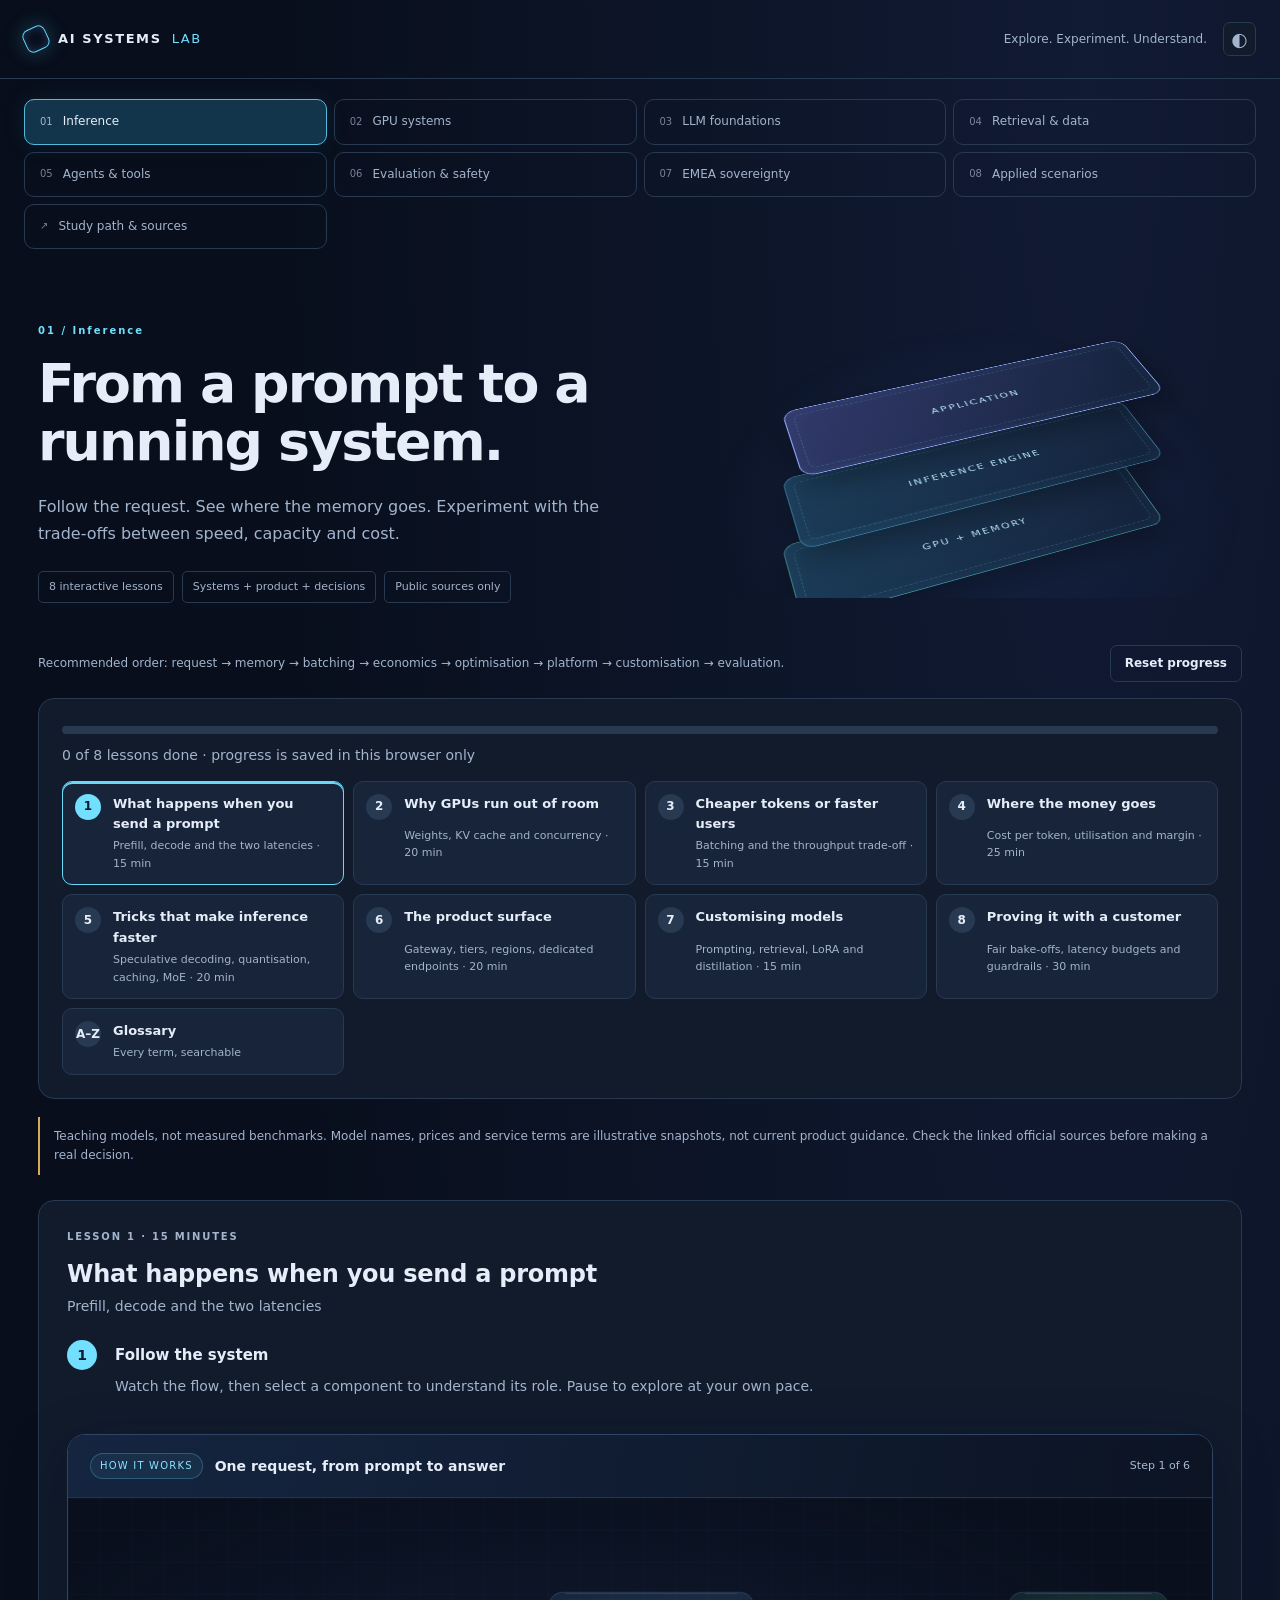
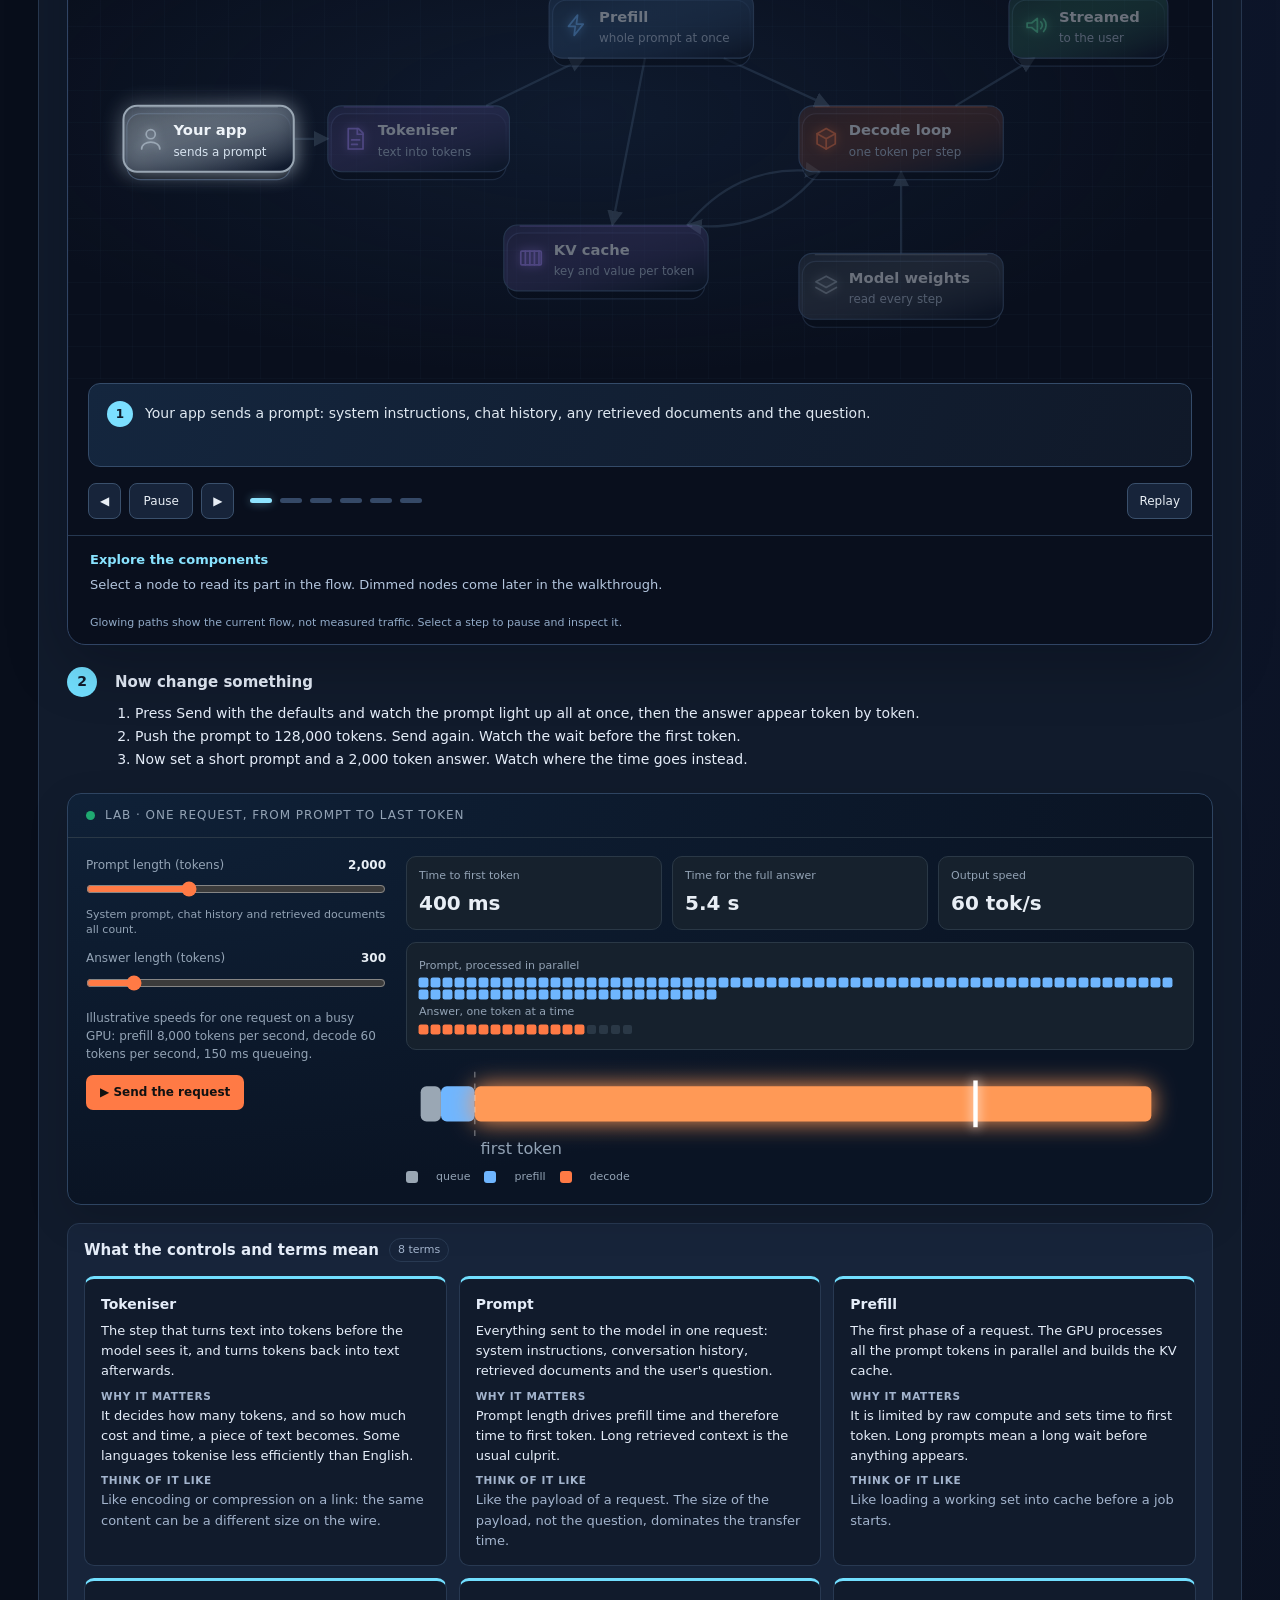
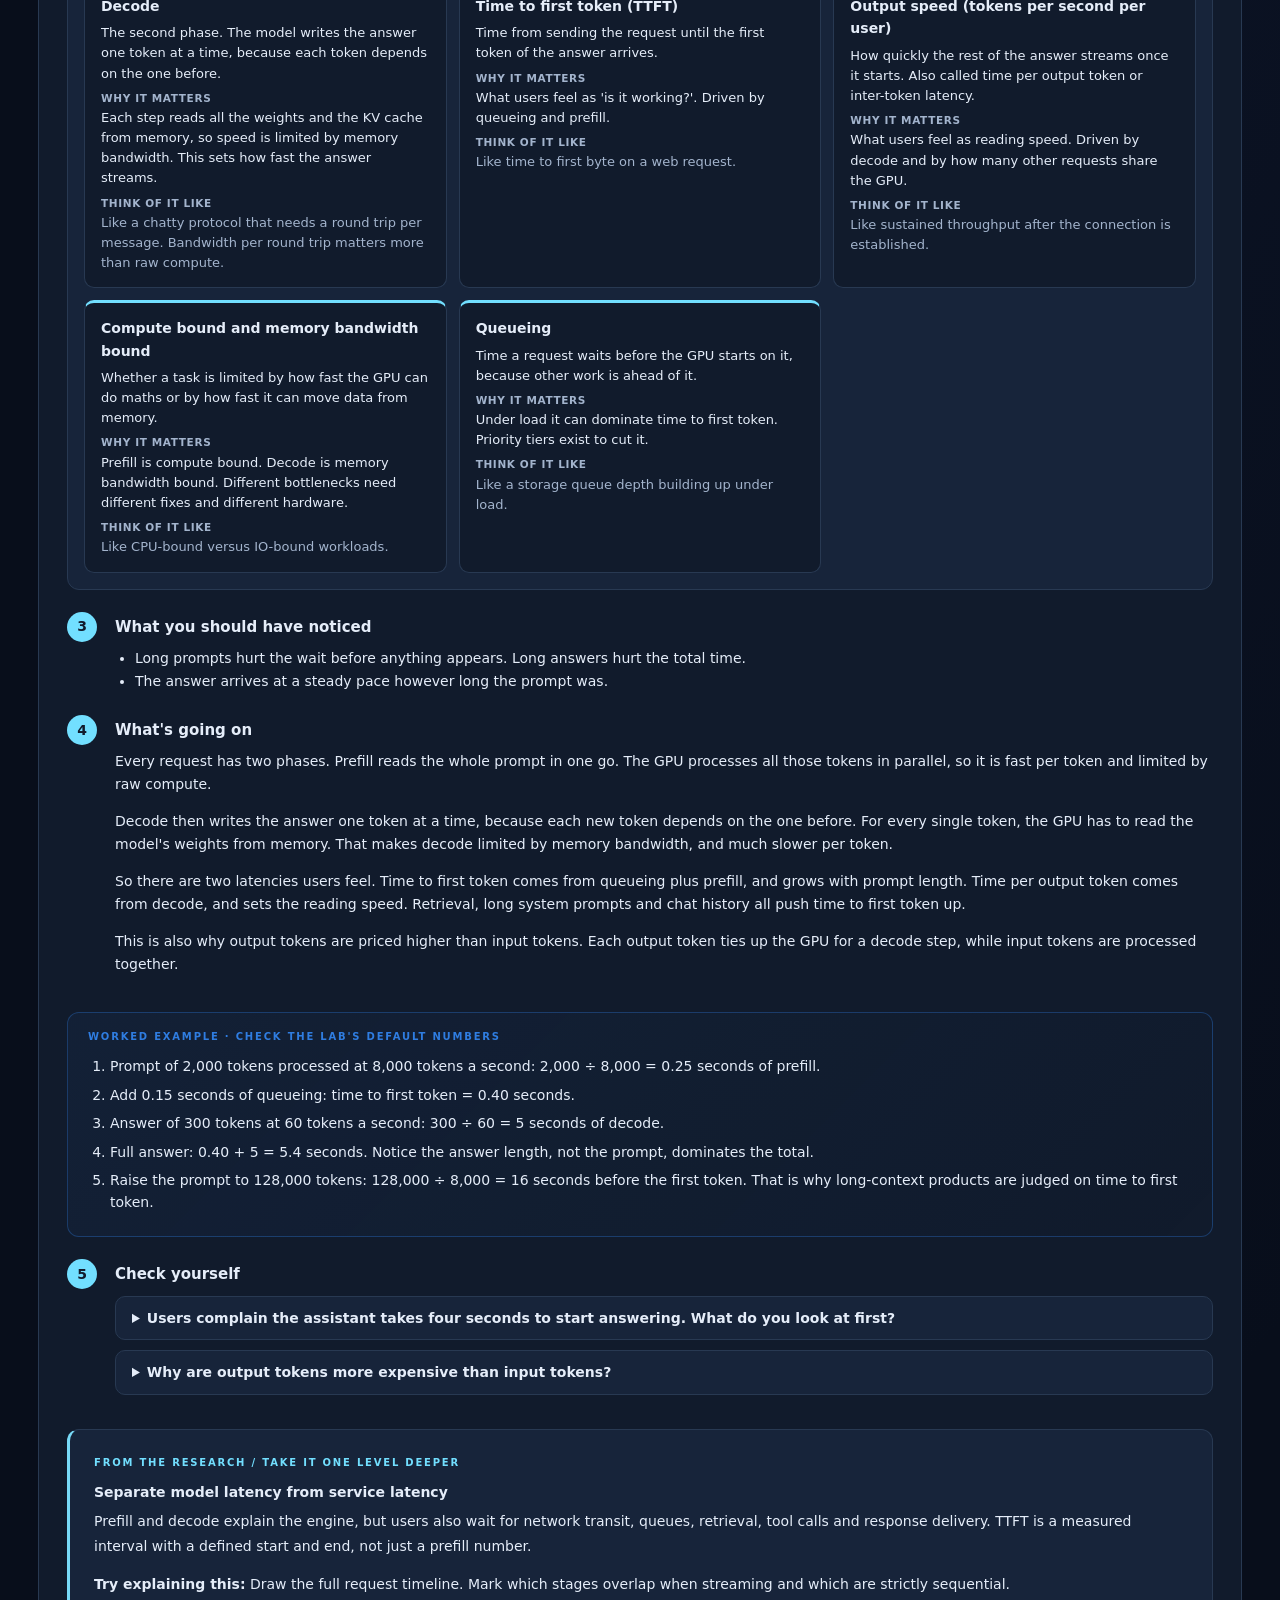
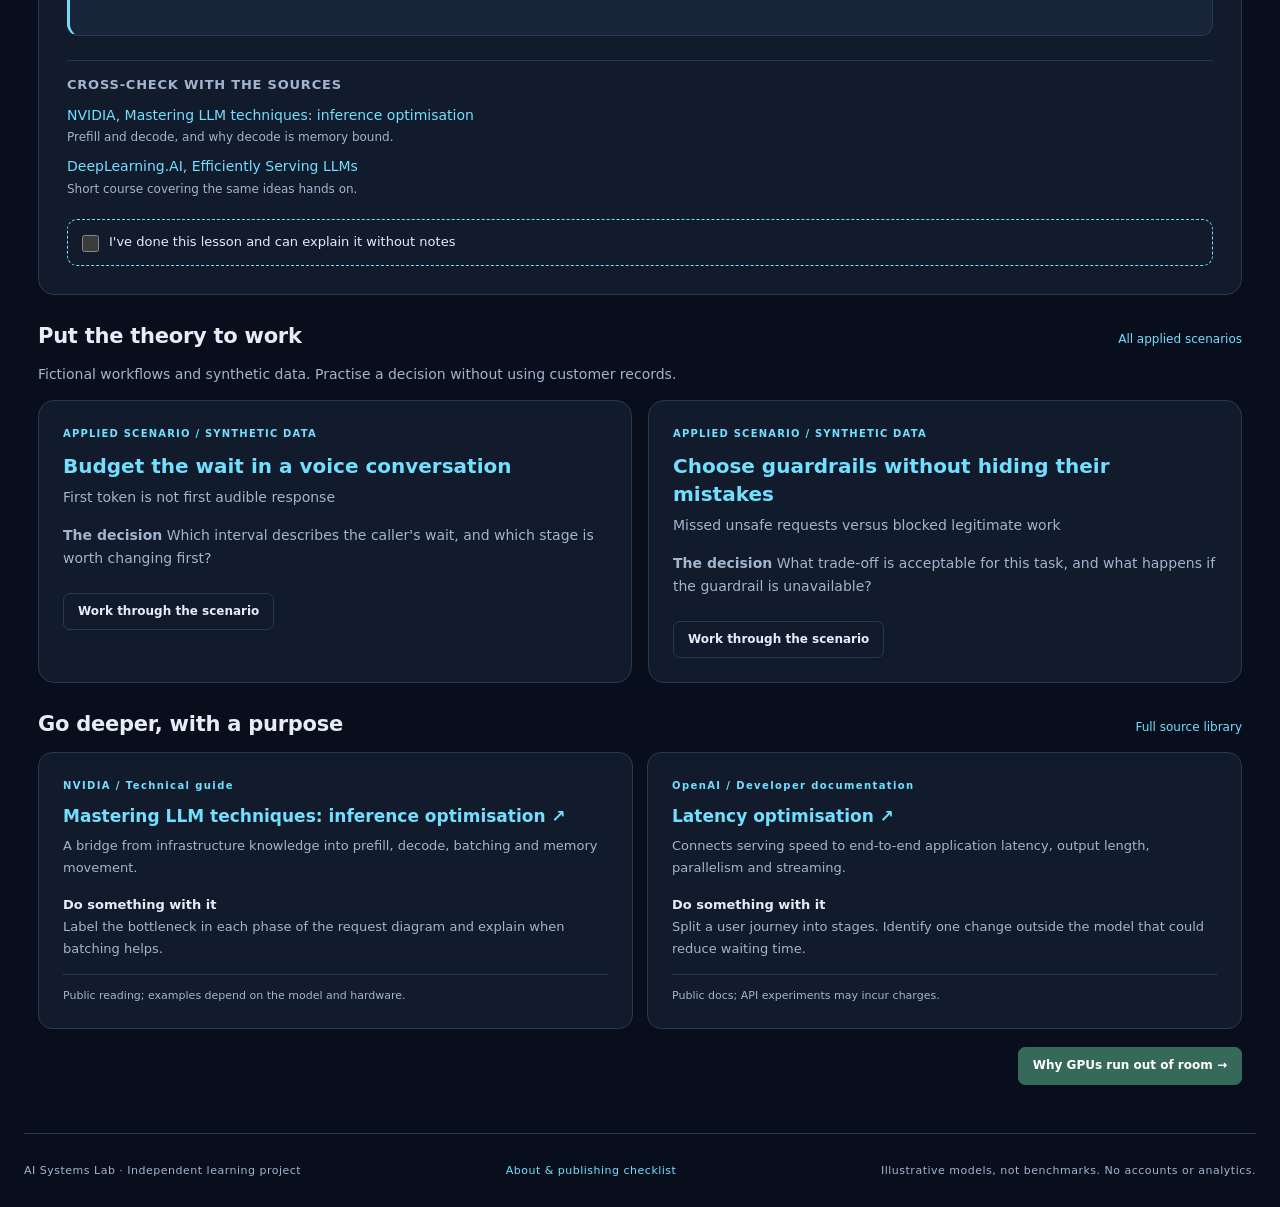
==== commit 94d3d4c5: "Add EMEA sovereignty learning and project README Co-authored-by: Copilot <223556219+Copilot@users.no" ====
--- a/index.html
+++ b/index.html
@@ -4,7 +4,7 @@
   <meta charset="utf-8">
   <meta name="viewport" content="width=device-width, initial-scale=1">
   <meta name="color-scheme" content="light dark">
-  <meta name="description" content="A visual learning lab for AI systems. Explore inference, GPU systems, LLMs and European AI sovereignty.">
+  <meta name="description" content="A visual learning lab for AI systems. Explore inference, GPU systems, LLMs and AI sovereignty across EMEA.">
   <title>AI Systems Lab</title>
   <link rel="stylesheet" href="css/styles.css">
   <link rel="stylesheet" href="css/learning-site.css">
@@ -16,6 +16,7 @@
   <script src="js/topics.js" defer></script>
   <script src="js/research.js" defer></script>
   <script src="js/scenarios.js" defer></script>
+  <script src="js/sovereignty.js" defer></script>
   <script src="js/learning-app.js" defer></script>
 </head>
 <body data-theme="dark">
--- a/css/learning-site.css
+++ b/css/learning-site.css
@@ -96,6 +96,40 @@
 .scenario-feedback[data-correct="true"]{border-left-color:#58c99f}
 .scenario-lesson-links{display:flex;gap:10px;flex-wrap:wrap;margin:16px 0}
 .scenario-lesson-links a{white-space:normal}
+.sovereignty-nav{margin-top:8px}
+.sovereignty-note{padding:16px 20px;margin-bottom:24px;border-left:3px solid #d6aa59;background:var(--surface-alt);color:var(--muted);font-size:13px;line-height:1.75}
+.sovereignty-note strong{color:var(--text)}
+.sovereignty-path,.sovereignty-scope{padding:24px;border:1px solid var(--line);border-radius:16px;background:var(--surface)}
+.sovereignty-path li,.sovereignty-path p,.sovereignty-scope p{line-height:1.8}
+.sovereignty-path li{margin:12px 0}
+.sovereignty-lenses{display:grid;grid-template-columns:repeat(4,minmax(0,1fr));gap:14px}
+.sovereignty-lenses article{padding:22px;border:1px solid #62cfe755;border-top:3px solid #72dfff;border-radius:14px;background:linear-gradient(135deg,#62cfe70b,transparent),var(--surface);box-shadow:0 10px 24px #0001}
+.sovereignty-lenses article:nth-child(2){border-top-color:#a6a4ef}.sovereignty-lenses article:nth-child(3){border-top-color:#56cbb0}.sovereignty-lenses article:nth-child(4){border-top-color:#d6aa59}
+.sovereignty-lenses h3{margin:12px 0}.sovereignty-lenses p{font-size:14px;color:var(--muted);line-height:1.75;margin-bottom:0}
+.sovereignty-lenses .module-number{font-size:12px;color:var(--accent)}
+.sovereignty-detail{margin:14px 0;border:1px solid var(--line);border-radius:14px;background:var(--surface);overflow:hidden}
+.sovereignty-detail summary{padding:20px;cursor:pointer;line-height:1.6;font-size:17px;font-weight:600}
+.sovereignty-detail summary::marker{color:var(--accent)}.sovereignty-detail summary small{display:block;color:var(--muted);font-size:12px;font-weight:400;margin:6px 0 0 20px}
+.sovereignty-detail[open]{border-color:#64cde766}.sovereignty-detail[open] summary{border-bottom:1px solid var(--line);background:var(--accent-soft)}
+.sovereignty-detail-body{padding:4px 24px 24px;max-width:980px}
+.sovereignty-detail-body p{line-height:1.85}.sovereignty-point{font-size:18px;font-weight:600;color:var(--text)}
+.sovereignty-glossary{padding:8px 24px}.sovereignty-glossary div{padding:16px 0;border-bottom:1px solid var(--line)}
+.sovereignty-glossary dt{font-weight:600}.sovereignty-glossary dd{margin:8px 0 0;color:var(--muted);line-height:1.8}
+.sovereignty-example{padding:18px;border-left:3px solid #a6a4ef;background:var(--surface-alt);line-height:1.75;font-size:14px;margin:20px 0}
+.sovereignty-task b{display:block;color:var(--text);margin-bottom:4px}
+.sovereignty-sources{padding-left:20px;margin:18px 0 0;font-size:12px;line-height:1.8;overflow-wrap:anywhere}
+.sovereignty-sources li{margin:7px 0}
+.sovereignty-cards{display:grid;grid-template-columns:repeat(2,minmax(0,1fr));gap:16px}
+.sovereignty-cards .roadmap-card{min-width:0}.sovereignty-cards .eyebrow,.sovereignty-rule .eyebrow{font-size:11px;letter-spacing:1px;color:var(--accent);line-height:1.6}
+.sovereignty-cards p{margin:16px 0}.sovereignty-cards b{color:var(--text)}
+.sovereignty-provider h3{font-size:17px;line-height:1.6}.sovereignty-provider ol{padding-left:20px}
+.sovereignty-provider li{font-size:14px;line-height:1.8;margin:10px 0}
+.sovereignty-rule{padding:20px 0;border-bottom:1px solid var(--line)}.sovereignty-rule h3{font-size:19px;line-height:1.6}
+.sovereignty-status{font-size:13px;color:var(--muted);border-left:2px solid #d6aa59;padding-left:12px}
+.sovereignty-filters label{display:flex;flex-direction:column;gap:8px;flex:1;min-width:0;font-size:13px}
+.sovereignty-filters input,.sovereignty-filters select{width:100%;min-width:0;box-sizing:border-box}
+.sovereignty-country[hidden]{display:none}
+.sovereignty-detail summary:focus-visible,select:focus-visible{outline:2px solid var(--accent);outline-offset:3px}
 .lab{border:1px solid #2e4461;background:radial-gradient(ellipse at 0 0,#1d446c44,transparent 70%),#0a1424;box-shadow:0 14px 40px #0002}
 .dg{border-radius:18px;border:1px solid #304464;background:#090f1d;box-shadow:0 18px 60px #0004,0 0 60px #5985df0a;margin:22px 0;overflow:hidden;color:#e5edf9}
 .dg-head{padding:18px 22px;flex-wrap:wrap;border-bottom:1px solid #25334b;background:linear-gradient(100deg,#152540,#0c1424)}
@@ -149,6 +183,9 @@
   .roadmap-grid{grid-template-columns:1fr}.roadmap-intro{align-items:flex-start}
   .resource-grid,.study-path ol{grid-template-columns:1fr}.section-title{align-items:flex-start}
   .scenario-grid,.scenario-concepts{grid-template-columns:minmax(0,1fr)}.scenario-card{padding:20px}.scenario-boundary{padding:16px}
+  .sovereignty-lenses{grid-template-columns:repeat(2,minmax(0,1fr))}.sovereignty-cards{grid-template-columns:minmax(0,1fr)}
+  .sovereignty-lenses article{padding:16px}.sovereignty-detail-body{padding:4px 16px 20px}.sovereignty-detail summary{padding:16px}
+  .sovereignty-filters{flex-direction:column}.sovereignty-cards .roadmap-card{padding:20px}
   .term-grid{grid-template-columns:minmax(0,1fr)}.term-card,.resource-card{min-width:0;overflow-wrap:anywhere}
   .dg-stage{padding:12px}.dg-head{padding:16px}.dg-count{margin-left:0}
   .dg-caption{margin:0 12px;padding:12px}.dg-controls{padding:12px;gap:6px}.dg-dots{order:2;width:100%;margin:0}
@@ -156,4 +193,5 @@
   .inference-tools{align-items:flex-start}
   .lesson-pager{flex-wrap:wrap;gap:12px}.lesson-pager .button{white-space:normal;max-width:100%;text-align:left}
 }
+@media(max-width:420px){.sovereignty-lenses{grid-template-columns:minmax(0,1fr)}}
 @media(prefers-reduced-motion:reduce){.dg *,.system-art *{animation:none!important;transition:none!important}}
